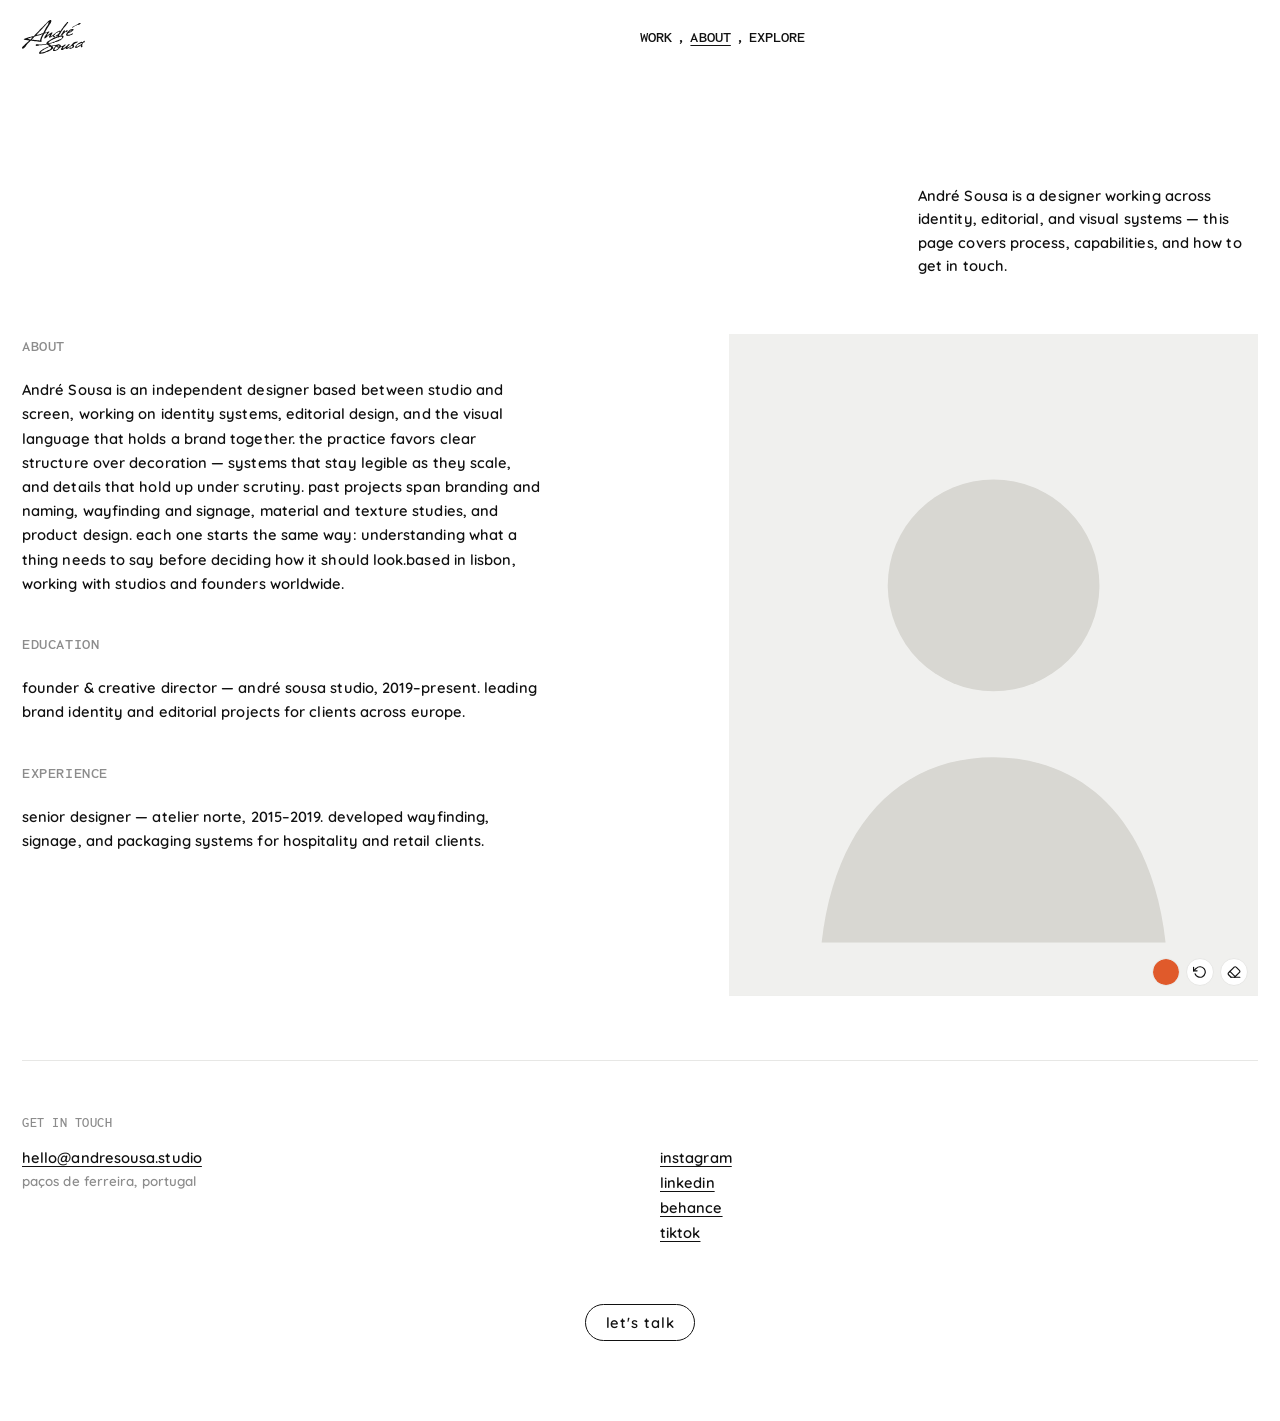
==== about.html @ 490c486d "Add files via upload" ====
<!DOCTYPE html>
<html lang="en">
<head>
<meta charset="UTF-8">
<meta name="viewport" content="width=device-width, initial-scale=1.0">
<title>André Sousa — About</title>
<link rel="preconnect" href="https://fonts.googleapis.com">
<link rel="preconnect" href="https://fonts.gstatic.com" crossorigin>
<link href="https://fonts.googleapis.com/css2?family=Quicksand:wght@500;600;700&family=Inconsolata:wdth,wght@112.5,600&display=swap" rel="stylesheet">
<link rel="stylesheet" href="styles.css">
</head>
<body class="page-about">

<header>
  <a class="name" href="index.html" onclick="try{localStorage.removeItem('loaderLastShown');}catch(e){}"><?xml version="1.0" encoding="UTF-8"?><svg class="signature" data-name="Layer 2" xmlns="http://www.w3.org/2000/svg" viewBox="0 0 148.29 80.25">  <g id="Layer_2-2" data-name="Layer 2">    <path d="M42.56,80.25c-.08,0-.16,0-.24-.01-1.01-.09-1.81-1.01-1.88-2.17-.08-1.18.43-2.43,1.28-3.19.46-.42.94-.81,1.41-1.2.58-.49,1.16-.97,1.73-1.49,1.13-1.05,2.46-1.88,3.5-2.49.94-.55,1.87-1.08,2.82-1.61l.82-.46c.6-.34,1.22-.63,1.83-.92.45-.21.89-.42,1.32-.65l.8-.42c.76-.4,1.55-.82,2.33-1.18.9-.42,1.83-.77,2.73-1.12l.53-.21c.76-.3,1.55-.52,2.31-.74l.39-.11c.19-.05.32-.21.35-.4.03-.19-.05-.38-.21-.49-.28-.19-.56-.37-.85-.55-.28-.17-.57-.34-.86-.51-.67-.39-1.34-.77-1.93-1.23-.42-.33-.83-.7-1.21-1.11-.1-.1-.23-.16-.37-.16-.04,0-.07,0-.11.01-.23.05-.47.1-.7.14-.93.16-1.86.29-2.79.42l-1.15.16c-1.32.19-2.64.37-3.95.51-.41.05-.82.1-1.23.15-.57.08-1.14.15-1.7.2-.52.05-1.04.05-1.56.06-.48,0-.94.01-1.39.05-.11,0-.23.01-.35.01-.28,0-.61-.02-.95-.03-.39-.02-.79-.04-1.18-.04-.86,0-1.44.1-1.81.33-.23.14-.44.32-.64.5-.25.23-.49.44-.77.57-.34.17-.7.2-1.12.2h-.49c-.58,0-1.04.05-1.49.1-.48.05-.96.1-1.42.11-.58,0-1.04-.09-1.39-.29-.64-.36-.64-1.23-.58-1.86.06-.65.13-1.16.55-1.38.26-.14.5-.22.7-.24.64-.05,1.26-.06,1.73-.06h2.05c.64,0,1.28.06,1.9.11.57.05,1.12.09,1.67.1,1.13.02,2.26.04,3.39.04h.28c1.12,0,2.27-.08,3.37-.16l.31-.02c.79-.06,1.59-.17,2.36-.28.49-.07.98-.14,1.46-.19.42-.05.85-.09,1.27-.13.84-.08,1.7-.17,2.55-.31.52-.08,1.04-.2,1.56-.33.14-.03.26-.13.33-.26s.07-.28.02-.41c-.11-.27-.16-.53-.16-.79,0-.78.39-1.7,1.09-2.51.45-.53,1.04-.94,1.6-1.33.23-.16.42-.3.62-.44.83-.62,1.66-1.21,2.48-1.78.69-.48,1.59-1.11,2.53-1.71.67-.42,1.37-.82,2.06-1.2l.59-.33c.44-.25.87-.52,1.3-.79.58-.37,1.16-.74,1.77-1.04.67-.34,1.38-.65,2.06-.94.41-.18.8-.35,1.2-.53.25-.11.5-.23.74-.35.2-.09.31-.3.28-.52-.03-.22-.19-.39-.41-.42-.15-.03-.28-.1-.34-.15-.16-.11-.35-.17-.54-.23-.11-.03-.22-.07-.32-.11-.35-.15-.66-.37-.9-.65-.24-.28-.27-.66-.25-1.13,0-.18-.08-.38-.24-.47-.09-.06-.19-.09-.3-.09-.07,0-.14.02-.21.05-.27.15-.55.29-.82.42-.37.18-.71.34-1.02.53-.49.3-.97.6-1.45.91-.52.33-1.04.66-1.57.98-.7.43-1.55.68-2.27.68-.5,0-.91-.12-1.19-.34-.67-.53-.51-1.84.02-2.8.36-.64.5-.99.63-1.33.14-.34.28-.69.64-1.34l.06-.11c.12-.21.08-.47-.1-.63-.09-.08-.21-.12-.33-.12-.11,0-.22.03-.31.11l-.6.47c-.44.35-.92.67-1.38.98-.55.37-1.06.71-1.54,1.11-.47.4-.92.83-1.38,1.26-.42.41-.83.79-1.26,1.16-.4.35-.81.69-1.23,1.04-.5.41-1,.83-1.5,1.27-.7.61-1.73,1.07-2.4,1.07-.16,0-.3-.03-.4-.08-.93-.5-.52-1.78.07-3.08.5-1.11,1-2.06,1.53-2.9.2-.31.39-.62.58-.93.38-.61.77-1.24,1.19-1.83.31-.44.67-.86,1.02-1.27.37-.44.71-.83,1.02-1.27.13-.18.24-.38.34-.59.11-.22.21-.41.33-.59.03-.05.1-.17.19-.31.1-.17.11-.41,0-.57-.1-.14-.25-.24-.41-.24-.02,0-.05,0-.07,0-.64.12-1.32.25-1.96.46-.6.2-1.14.52-1.72.85-.36.21-.73.42-1.1.6-.16.08-.37.14-.59.2-.37.11-.64.2-.83.33-.22.16-.38.48-.57.87-.05.11-.1.22-.15.31-.23.43-.49.84-.74,1.26-.3.48-.58.95-.83,1.42l-.42.77c-.36.67-.71,1.31-1.03,1.96-.49.99-.92,1.89-1.31,2.8-.63,1.47-1.13,3.11-1.53,5.02-.38,1.81-.16,2.88.24,4.48-.28.05-.55.18-.83.31-.34.16-.7.33-1.04.33-.04,0-.08,0-.12,0-.59-.07-1.18-.17-1.76-.27-.58-.1-1.16-.19-1.74-.26-.58-.07-1.15-.12-1.73-.17-.61-.05-1.2-.1-1.79-.18l-3.51-.45c-.58-.07-1.16-.18-1.75-.28-.58-.1-1.16-.21-1.75-.28l-3.51-.46-3.9-.48c-.19-.02-.42-.08-.66-.14-.35-.09-.74-.18-1.08-.2,0,0-.01,0-.02,0-.17,0-.32.08-.42.22-.45.14-.71.4-1.03.74l-.15.15c-.65.67-1.32,1.32-1.99,1.98-.53.52-1.06,1.03-1.58,1.56-.32.33-.66.64-1,.95-.51.47-1.03.95-1.48,1.47-.52.59-1,1.22-1.47,1.84-.23.3-.45.59-.68.88-.69.87-1.35,1.83-1.94,2.67l-.57.82c-.78,1.13-1.58,2.29-2.54,3.31-1.32,1.38-2.81,2.27-4.19,2.49-.15.02-.29.04-.42.04-.64,0-1.14-.26-1.44-.76-.42-.69-.36-1.71.14-2.66.45-.85,1.19-1.56,1.85-2.19.5-.48,1-.94,1.51-1.39.44-.4.87-.79,1.3-1.2.44-.42.86-.85,1.28-1.29.48-.49.94-.97,1.42-1.42.48-.45.99-.88,1.5-1.31.48-.4.94-.79,1.39-1.2.34-.32.66-.66.98-1,.33-.35.65-.7,1-1.02.4-.37.84-.7,1.26-1.02.32-.25.64-.49.95-.75.06-.06.22-.2.41-.39.48-.45.81-.77,1.08-1.01.14-.13.2-.33.14-.52-.06-.19-.22-.32-.41-.35-.72-.1-1.69-.23-2.76-.36l-3.96-.5c-1.11-.14-1.6-.22-2.08-.3-.46-.08-.9-.15-1.87-.27-.33-.04-.6-.24-.78-.56-.41-.5-.43-.97-.11-1.33.69-.76,2.16-1.33,2.92-1.55.3-.08,1.62-.41,3.46-.94,0,0,3.1-.91,3.45-1.01.55-.16,1.11-.33,1.68-.51.58-.18,1.17-.37,1.76-.54.59-.17,1.2-.31,1.79-.44.59-.13,1.16-.26,1.7-.42.65-.19,1.29-.36,1.9-.52.57-.15,1.09-.29,1.58-.43.8-.23,1.29-.28,1.65-.32.62-.06.93-.12,1.77-.76.91-.69,1.17-.98,1.59-1.47.21-.24.46-.52.84-.92.59-.62.85-.94,1.12-1.29.26-.33.53-.68,1.12-1.29.59-.61.9-.9,1.2-1.19.32-.3.62-.59,1.21-1.2.59-.61.91-.89,1.23-1.17.32-.28.65-.56,1.24-1.18.59-.61.84-.94,1.11-1.29.26-.34.52-.69,1.11-1.3.58-.61.87-.93,1.15-1.24.29-.33.57-.65,1.16-1.26.59-.61.91-.9,1.22-1.19.32-.29.63-.58,1.22-1.19.59-.61.92-.9,1.25-1.17.34-.29.66-.56,1.25-1.17.51-.53.8-.83,1.06-1.11.37-.39.66-.69,1.31-1.36.51-.51,1.02-1.04,1.52-1.56.52-.55,1.01-1.06,1.51-1.56.51-.51,1.01-1.05,1.5-1.58.5-.55.99-1.07,1.5-1.58.41-.41.84-.81,1.27-1.21.44-.41.86-.8,1.27-1.21.41-.41.79-.84,1.16-1.28.4-.46.78-.9,1.19-1.31.23-.23.46-.47.7-.71.46-.47.9-.93,1.34-1.35.88-.84,1.72-1.28,2.55-1.35.08.05.17.07.26.07.15,0,.3-.07.4-.2.04-.05.07-.09.11-.12.19-.17.46-.25.7-.33l.16-.05c.34-.11.64-.17.92-.17.46,0,.83.16,1.11.47.61.68.58,1.83.51,2.46-.11.94-.39,1.95-.81,2.92-.5,1.13-.95,1.98-1.42,2.68-.36.54-.78,1.05-1.19,1.54-.46.55-.89,1.08-1.27,1.66-.4.61-.76,1.24-1.13,1.87-.31.54-.62,1.07-.94,1.58-.55.87-1.08,1.74-1.61,2.62l-.54.9c-.32.53-.66,1.04-1,1.56-.42.64-.84,1.28-1.22,1.93-.38.66-.73,1.35-1.07,2.02-.31.61-.59,1.17-.9,1.71-.06.11-.17.34-.32.65-.52,1.1-.88,1.79-1.14,2.27-.09.17-.08.38.03.53.09.13.25.21.41.21.03,0,.06,0,.08,0,.92-.16,1.73-.36,2.46-.63.64-.23,1.25-.52,1.84-.79.57-.27,1.1-.51,1.61-.7,1.03-.37,1.74-.54,2.28-.54.77,0,1.04.34,1.18.59.23.41-.56,1.51-.98,2.1-.32.45-.66.89-.99,1.32-.42.54-.82,1.07-1.2,1.62-.29.43-.59.85-.9,1.27-.41.57-.82,1.14-1.21,1.73l-.31.47c-.14.21-.1.48.08.65.1.09.21.13.33.13.11,0,.22-.04.32-.11l.33-.27c.4-.33.8-.67,1.19-1,.51-.43,1.01-.86,1.52-1.26.93-.74,1.9-1.46,2.81-2.13.86-.63,1.81-1.29,2.9-2,.55-.36,1.49-.61,2.29-.61.63,0,1.06.15,1.22.42.11.18.09.42-.06.7-.39.72-.57,1.09-.75,1.47-.18.38-.35.75-.75,1.47-.39.72-.6,1.08-.8,1.44-.2.36-.41.72-.8,1.44-.31.56-.56.87-.78,1.15-.12.14-.21.26-.29.38-.13.19-.11.45.05.63.1.1.23.16.36.16.09,0,.18-.02.26-.07.4-.24.8-.52,1.22-.8l.51-.35c.84-.56,1.84-1.24,2.82-2.03.36-.29.74-.57,1.11-.86.56-.42,1.11-.84,1.63-1.28.89-.75,1.79-1.49,2.68-2.22.87-.71,1.77-1.35,2.64-1.97l.15-.1c.25-.18.5-.36.74-.54.74-.55,1.41-1.04,2.13-1.41,1.06-.54,2.16-1.11,3.23-1.32.42-.08.85-.12,1.29-.12.58,0,1.21.07,1.85.22.04,0,.07.01.11.01.16,0,.31-.08.41-.21l.38-.52c.43-.59.83-1.14,1.2-1.75.19-.31.36-.64.54-.96.33-.61.66-1.19,1.04-1.74.36-.51.77-1,1.17-1.47.3-.36.59-.69.86-1.04.3-.39.58-.8.87-1.2.34-.48.67-.96,1.03-1.41.35-.44.67-.9.99-1.36.33-.47.67-.95,1.03-1.4.36-.45.74-.89,1.11-1.33.38-.44.74-.86,1.08-1.29.36-.45.75-.87,1.13-1.3.39-.43.77-.85,1.12-1.28.36-.44.67-.9,1-1.38.32-.47.64-.95,1-1.4.27-.34.91-.37,1.17-.37.46,0,.89.1,1.04.25.34.32.5,1.27-.04,1.97-.33.43-.66.86-.99,1.29-.39.5-.77.99-1.14,1.47-.34.46-.72.89-1.09,1.33-.39.46-.77.9-1.12,1.37-.25.33-.48.68-.72,1.03-.41.61-.81,1.21-1.28,1.73l-.5.57c-.39.45-.78.9-1.2,1.33-.15.16-.29.33-.43.5-.17.21-.31.39-.48.56-.82.82-1.56,1.88-2.27,2.9-.25.36-.49.71-.74,1.04l-.27.37c-.95,1.3-1.94,2.65-2.77,4.05-.29.49-.57.98-.84,1.47-.45.8-.91,1.63-1.43,2.41-.47.71-.96,1.41-1.46,2.11-.38.53-.75,1.05-1.11,1.58-.75,1.1-1.26,2.31-1.38,3.24-.02.16.04.32.16.43.09.08.21.13.34.13.04,0,.07,0,.11-.01l.22-.05c.87-.19,1.72-.35,2.53-.47.21-.03.38-.2.42-.41.03-.19.1-.37.19-.53.26-.45.66-1.07,1.14-1.81.26-.41.54-.83.82-1.28.2-.32.41-.66.62-1,.45-.73.88-1.43,1.35-2.11.28-.4.54-.82.8-1.23.42-.66.82-1.28,1.25-1.82,1.24-1.54,2.42-2.19,2.75-2.36.1-.05.21-.07.35-.07.31,0,.64.12.8.3.05.05.1.14.09.25-.05.38-.26.93-.62,1.65-.1.19-.06.43.09.58.1.1.22.15.35.15.08,0,.15-.02.22-.05.21-.11.41-.21.58-.33.26-.17.49-.38.73-.6.23-.21.47-.43.73-.61.31-.2.53-.34.74-.5.13-.1.25-.22.36-.34.14-.15.26-.27.39-.37.24-.19.56-.35.86-.42.13-.03.25-.05.38-.07l.21-.04c.11-.02.21-.03.32-.03.34,0,.73.09.99.15.1.02.17.08.21.16.16.35-.3,1.19-.57,1.69-.11.2-.17.32-.2.38-.08.2-.17.4-.32.59-.37.45-.83.81-1.28,1.15l-.38.3c-.07.06-.11.11-.16.18-.07.09-.14.18-.24.22-.06.02-.13.03-.19.03-.11,0-.21-.04-.29-.1-.12-.11-.17-.21-.08-.45.07-.19.01-.41-.14-.54-.09-.08-.21-.13-.33-.13-.08,0-.15.02-.22.05-.12.06-.25.13-.37.2-.68.41-1.25.9-1.87,1.43-.27.23-.53.45-.79.67l-.46.37c-.75.6-1.46,1.16-2.1,1.83-.69.72-1.38,1.54-2.17,2.59-.17.22-.35.49-.54.77-.12.18-.24.36-.37.54-.1.14-.12.33-.05.49.07.16.22.27.4.29,1.51.19,2.41.71,2.69,1.56.36,1.09-.02,2.42-1.05,3.65-.77.92-1.62,1.77-2.38,2.52l-.48.49c-.65.65-1.31,1.33-2.06,1.88-.88.65-1.9,1.15-2.88,1.64l-.14.07c-.32.16-.64.33-.96.49-.72.38-1.44.75-2.17,1.04-.65.26-1.34.46-2,.66-.44.13-.88.26-1.31.4-.6.2-1.2.36-1.81.52-.52.14-1.03.27-1.53.43-.55.17-1.06.39-1.61.61-.55.23-1.11.46-1.68.64-1.12.35-2.24.7-3.36,1.03-.65.19-1.3.36-1.95.53-.48.12-.97.25-1.45.38-.74.21-1.48.39-2.23.57,0,0-1.8.44-1.99.49-.19.04-.34.2-.38.39-.04.19.04.39.2.5.27.19.55.38.83.58l.23.16c.76.52,1.53,1.04,2.33,1.55.43.27.84.55.84.56.21.14.41.28.61.43.09.07.2.1.31.1.03,0,.07,0,.1-.01.67-.14,1.34-.28,2.01-.39,1.11-.2,2.28-.44,3.67-.77.96-.23,1.94-.37,2.89-.5l.8-.12c.37-.05.74-.1,1.11-.15.85-.11,1.72-.22,2.58-.43.43-.11.86-.24,1.29-.36.62-.19,1.24-.37,1.84-.49.04,0,.1-.01.18-.01.41,0,1.28.09,1.92.17,1.49.11,2.36.87,2.82,1.48.56.73.72,1.57.49,2.55-.04.16,0,.32.11.44.1.11.23.17.38.17.02,0,.03,0,.05,0,1.25-.13,2.28-.35,3.15-.68,1.5-.56,2.55-1.39,3.39-2.06l.34-.27c1.07-.86,1.91-1.53,3.03-1.62.36,0,.87.34,1.03.71.04.1.09.3-.05.45-.89.93-1.31,1.42-1.74,1.9-.43.49-.85.97-1.74,1.9-.24.25-.47.48-.7.71-.52.52-1.01,1.01-1.4,1.56-.42.61-.73,1.27-1.01,1.9-.08.19-.04.41.11.56.1.09.22.14.35.14.07,0,.14-.01.21-.04.48-.22,1.14-.61,1.95-1.16.29-.19.59-.38.92-.58.64-.4,1.29-.8,1.91-1.29.47-.36.88-.79,1.31-1.24.37-.38.75-.78,1.15-1.11.34-.28.67-.56,1-.83.61-.5,1.14-.93,1.61-1.34,1.2-1.05,2.14-1.87,2.55-2.23.77-.69,1.5-1.07,2.07-1.07.22,0,.42.06.59.16.29.18.45.4.48.66.09.66-.65,1.52-1.48,2.42-.32.35-.68.72-1.06,1.1-.52.53-1.06,1.08-1.57,1.67-.51.57-.95,1.17-1.31,1.77-.11.19-.09.44.06.6.1.1.23.16.37.16.08,0,.16-.02.23-.05.51-.26,1.01-.53,1.51-.83.6-.36,1.17-.78,1.73-1.19.33-.24.66-.48.99-.71.32-.22.65-.44.98-.65.58-.39,1.19-.78,1.76-1.21.81-.62,1.58-1.38,2.33-2.13.3-.29.59-.59.88-.87,1.18-1.13,2.25-2.36,3.19-3.65.26-.35.6-.68,1.04-1,.37-.26.77-.36,1.2-.47,1.34-.33,2.38-.57,3.36-.78.78-.16,1.57-.29,2.36-.41l.95-.15.22-.04c.17-.04.33-.07.48-.07.18,0,.3.06.38.18.05.08.1.15.14.22.17.25.28.39.09.83-.2.46-.69.99-1.11,1.17-.37.17-.75.31-1.13.46-.59.23-1.2.47-1.76.77-.66.35-1.29.76-1.91,1.15-.27.17-.52.33-.77.49-.88.55-1.71,1.16-2.49,1.74-.06.05-.12.11-.15.18-.28.58.02,1.19.27,1.67l.17.36c.36.77.74,1.57.64,2.5-.14,1.36-1.32,2.3-2.34,2.98-.98.65-2.1,1.18-3.33,1.57-.73.23-1.38.35-1.98.37-.65.02-1.19.2-1.66.56-.09.07-.15.16-.18.27-.04.16-.09.2-.13.23-.14.07-.33.11-.54.11-.12,0-.24-.01-.34-.03-.49-.11-.79-.74-.75-1.25.04-.46.22-.97.48-1.34.51-.71,1.56-1.47,2.53-1.47.15,0,.3.02.43.06.12.03.32.12.39.3.02.15.11.33.24.41.1.06.21.1.32.1.04,0,.09,0,.13-.02.21-.08.42-.17.62-.25,1.13-.47,2.24-.99,2.48-1.84.21-.75-.35-1.72-.95-2.65-.1-.15-.26-.23-.42-.23-.08,0-.17.02-.25.06-.64.36-1.5.96-2.49,1.66-.5.35-.98.66-1.48.98-.53.34-1.06.68-1.58,1.04-.42.3-.83.63-1.24.95-.54.43-1.07.86-1.62,1.21-1.26.8-2.42,1.35-3.17,1.68-.77.33-1.42.5-1.93.5-.63,0-1.04-.24-1.26-.74-.15-.34-.15-.77-.01-1.49.04-.2-.05-.41-.22-.52-.08-.05-.17-.08-.27-.08-.11,0-.21.03-.3.1-.23.17-.38.34-.56.54-.22.24-.49.55-.98.93-1.01.79-2.08,1.48-2.98,2.04-.96.6-2.05,1.27-3.25,1.6-.08.02-.18.03-.27.03-.87,0-2.12-.9-2.19-1.57-.11-1.06.19-2.17.93-3.4.38-.63.89-1.28,1.47-1.99.14-.18.15-.43.02-.61-.1-.13-.25-.21-.4-.21-.06,0-.12.01-.18.03-.11.04-.23.1-.37.17-.26.13-.55.27-1.01.4-.37.11-.64.18-.87.23-.52.13-.81.21-1.6.58-.06.03-.12.07-.17.13l-.09.1c-.63.73-1.34,1.56-2.16,2.34-.85.81-1.68,1.59-2.57,2.29-.79.62-1.73,1.26-2.85,1.93-1.05.63-2.17,1.07-3.13,1.42-.99.36-2.02.54-3.07.54h-.28c-1.34-.04-2.21-.46-2.56-1.25-.33-.73-.21-1.71.36-2.92.16-.33.33-.66.52-1,.11-.2.08-.44-.08-.6-.1-.1-.22-.15-.35-.15-.08,0-.17.02-.25.06-.78.44-1.69.97-2.55,1.56-.41.28-.81.57-1.21.86-.43.31-.84.61-1.25.89-.5.34-1.06.61-1.61.86-.38.18-.74.35-1.08.54-.37.2-.72.43-1.07.65-.5.31-1.01.63-1.53.88-.33.16-.65.32-.97.48-.59.3-1.17.59-1.75.84-.59.25-1.17.47-1.74.68-.37.14-.73.27-1.07.41-.05.02-.1.03-.15.04l-.16-.23c-.1-.14-.25-.22-.41-.22-.08,0-.16.02-.23.06-.23.12-.32.39-.23.63h0c-.34.15-.68.3-1.02.45-.77.34-1.53.69-2.32.96-1.16.41-2.54.86-3.96,1.13-.08.02-.17.02-.26.02,0,0-.26,0-.26,0-.1,0-.19,0-.27.02-.39.08-.76.17-1.14.26-.65.15-1.31.31-1.97.39-.38.04-.74.14-1.13.24-.5.13-1.01.27-1.51.27ZM66.92,63.25c-.05,0-.11,0-.16.03-.4.14-.8.27-1.21.38-.37.1-.76.18-1.14.26-.73.16-1.48.32-2.2.62-.68.29-1.35.63-1.99.96-.45.23-.89.46-1.35.67l-1.03.48c-.79.36-1.57.72-2.33,1.11-1.03.52-2.05,1.11-3.04,1.68l-1.07.61c-1.01.58-2.06,1.18-3.03,1.87-.51.37-1.73,1.3-2.72,2.22-1.02.95-1.49,1.66-1.41,2.16.03.24.19.43.48.57.15.07.37.11.66.11.36,0,.82-.05,1.41-.16.1-.02.19-.07.26-.14.03-.03.06-.05.11-.05,1.51-.27,3.02-.63,4.63-1.11l.72-.21c1-.29,2.04-.6,3.07-1.02.18-.07.34-.21.49-.35.16-.15.32-.28.5-.36l.24-.1c.85-.34,1.72-.69,2.58-1.09.93-.44,1.86-.88,2.76-1.33.21-.1.44-.19.66-.27.24-.09.45-.16.65-.26,1.73-.86,3.2-1.84,4.37-2.94.69-.65,1.07-1.29,1.09-1.85.02-.74-.54-1.52-1.71-2.39-.09-.06-.19-.1-.3-.1ZM80.83,62.73c-.12,0-.23.04-.32.11-.83.69-1.38,1.59-1.86,2.46-.18.33-.36.67-.53,1-.18.34-.35.68-.54,1.01-.12.22-.27.42-.42.63-.25.33-.5.68-.61,1.07-.09.36-.08.9.12,1.2.02.04.05.07.09.1.12.1.26.14.49.19l.16.04c.39.1.79.15,1.19.15.2,0,.41-.01.62-.04.16-.02.33-.04.5-.05.33-.02.68-.05.99-.17,1.44-.54,2.87-1.56,4.12-2.95,1.26-1.39,1.29-1.73,1.31-1.89,0-.09,0-.18-.05-.26-.02-.05-.09-.14-.12-.18-.06-.06-.13-.1-.21-.13-.22-.07-.55-.11-.85-.15-.17-.02-.33-.05-.42-.07-.79-.21-1.48-.48-2.11-.8-.48-.25-.81-.56-1.12-1.03-.08-.12-.2-.2-.34-.22-.03,0-.05,0-.08,0ZM78.65,60.84c-.34.03-.69.05-1.04.07-.77.05-1.57.1-2.36.22-.88.13-1.71.37-2.59.63l-.42.12c-.2.06-.34.23-.36.43-.02.2.08.4.27.49.05.03.08.04.11.06,1,.72,1.49,1.64,1.59,2.98.02.3-.01.61-.1.95-.02.09-.02.19,0,.28.06.19.23.37.42.39.03,0,.07,0,.1,0,.16,0,.31-.05.4-.19.42-.65.91-1.34,1.46-2.03.38-.48.78-.95,1.17-1.42.61-.72,1.23-1.45,1.78-2.21.11-.16.13-.37.03-.54-.09-.16-.26-.26-.44-.26-.01,0-.03,0-.04,0ZM86.6,60.15c-.33,0-.69.03-.99.08-.52.09-.96.31-1.2.61-.07.09-.13.2-.19.31,0,.01-.04.08-.05.09-.04.08-.12.23-.17.34-.09.2-.03.43.13.58.05.04.12.1.22.17.29.21.58.35.95.46.21.06,1.29.23,1.97.23h.15c.23-.01.42-.18.47-.4l.03-.13c.17-.78.27-1.4-.07-1.76,0-.23-.15-.42-.38-.48-.24-.06-.54-.09-.88-.09ZM92.22,39.4c-.76,0-1.43.07-2.04.2-.55.12-1.1.32-1.63.51-.38.14-.76.27-1.14.38-1.03.3-2.25.66-3.46,1.06-.47.16-.94.3-1.42.44-.68.2-1.37.4-2.04.66-.66.26-1.28.56-1.94.88-.46.22-.9.44-1.36.64-1,.44-2.16.95-3.29,1.51-.62.31-1.21.65-1.83,1.02-.44.26-.88.52-1.33.76-.37.2-.74.39-1.08.57-.79.41-1.47.77-2.08,1.16-1.35.86-2.27,1.48-2.96,2.08-1.66,1.44-2.07,2.41-2.16,2.86-.04.17-.05.34-.03.51.01.14.09.28.2.36.09.06.19.1.3.1.04,0,.07,0,.11-.01l.44-.1c1.19-.29,2.38-.6,3.58-.94.45-.13.91-.25,1.37-.37.75-.19,1.48-.39,2.2-.61.65-.2,1.26-.45,1.91-.72.51-.21,1.02-.42,1.55-.6.42-.15.84-.29,1.26-.43.77-.26,1.51-.5,2.24-.78,1.15-.44,2.31-.87,3.45-1.34.99-.4,1.96-.83,2.94-1.26l.46-.2c.69-.3,1.36-.63,2.04-.96.44-.22.87-.43,1.3-.63.53-.25,1.09-.45,1.63-.64.64-.23,1.24-.44,1.82-.73,1.09-.54,1.97-1.2,2.61-1.95.74-.86,1.02-1.83.72-2.53-.23-.53-.75-.85-1.49-.89-.28-.02-.57-.03-.85-.03ZM47.73,33.59c-.6.04-.94.19-1.4.4-.33.15-.75.34-1.37.53-.91.27-1.35.44-1.79.61-.45.17-.89.34-1.8.61-.9.27-1.35.41-1.8.56-.47.15-.92.29-1.83.57-.91.28-1.37.39-1.84.5-.47.11-.93.22-1.84.5-.91.28-1.34.46-1.79.65-.44.18-.89.37-1.79.65-.75.23-1.65.88-2.67,1.95l-.49.51c-.62.64-1.26,1.3-1.82,1.98-.6.73-1.2,1.41-1.73,1.98-.13.14-.17.33-.11.51.06.18.22.3.41.33l3.11.39c.97.12,1.45.18,1.94.24.5.06.98.12,1.95.24.97.12,1.45.13,1.96.14.49,0,.99.01,1.96.14l3.9.49c.79.1,1.24.2,1.65.29.47.1.88.19,1.63.23,0,0,.02,0,.02,0,.14,0,.27-.06.37-.16.1-.11.15-.26.13-.4-.03-.21-.04-.46.01-.75.19-.96.48-1.78.74-2.5.14-.4.27-.75.37-1.1l.2-.68c.3-1.05.56-1.96,1.01-2.87l.14-.28c.43-.9.92-1.9,1.56-3.06.23-.41.49-.81.77-1.25.24-.37.48-.74.73-1.16.1-.16.09-.36,0-.52-.09-.15-.25-.24-.43-.24-.01,0-.02,0-.03,0ZM23.7,41.1h-.07c-.72.16-1.39.29-2.02.46-.6.17-1.16.39-1.76.62-.5.2-1,.4-1.51.55-1.11.34-2.21.69-3.3,1.04-.15.05-.31.1-.46.14-.23.06-.39.29-.36.53.02.24.21.43.46.45.35.03.73.1,1.15.22.69.19,1.16.41,1.53.59.48.23.83.39,1.35.39.32,0,.71-.07,1.18-.21,1.01-.3,1.29-.7,1.65-1.31.21-.36.45-.77.94-1.24.49-.48.85-.74,1.14-.96.19-.14.35-.26.51-.41.17-.15.21-.39.11-.6-.09-.17-.26-.28-.45-.28-.03,0-.06,0-.1,0ZM77.25,37.58c.31,0,.63.17.74.39.05.11.12.27.13.42.03.55-.08.99-.33,1.3-.13.17-.33.25-.54.33-.11.04-.2.08-.28.12-.09.05-.18.1-.27.16-.22.14-.29.43-.16.66.09.16.26.26.44.26.07,0,.14-.01.21-.05.34-.16.68-.31,1.03-.45.64-.26,1.32-.47,1.97-.66.48-.14.95-.29,1.42-.46.4-.14.8-.29,1.2-.44.36-.14.71-.27,1.05-.39.23-.08.37-.33.32-.57-.09-.45-.18-.81-.44-.99-.05-.03-.1-.06-.15-.07-.03-.01-.11-.03-.25-.05,0,0-.01,0-.02,0-.51,0-.92.2-1.28.38-.72.36-1.32.57-1.96.68l-.14.03c-.15.03-.32.07-.47.07-.17,0-.27-.05-.32-.14-.11-.22.05-.69.24-.88.15-.15.38-.24.58-.32l.17-.07c.93-.42,1.87-.99,2.97-1.79.24-.18.5-.35.75-.53.73-.5,1.42-.98,2-1.61.72-.77,1.27-1.69,1.81-2.58l.21-.35c.14-.23.26-.47.38-.7.13-.26.25-.49.39-.72.09-.14.1-.32.03-.47-.07-.15-.21-.26-.37-.29-.26-.05-.58-.1-.89-.1-.22,0-.42.03-.59.08-.4.13-.77.35-1.14.56-.27.16-.54.32-.83.44-.35.16-.71.29-1.06.43-.6.24-1.17.46-1.73.76-1.03.55-1.79,1.09-2.4,1.7-.43.44-.77.93-1.13,1.46-.21.31-.42.61-.64.9-.22.28-.47.57-.72.86-.37.43-.76.88-1.09,1.36-.39.55-.78,1.12-1.04,1.73-.08.2-.03.43.14.58.09.08.21.12.32.12.09,0,.19-.03.27-.08.1-.06.19-.13.27-.2.09-.08.18-.17.27-.27.21-.22.41-.43.65-.52.08-.03.17-.05.26-.05ZM93.08,36.8c-.43.02-.89.06-1.37.12-.16.02-.3.11-.38.25-.08.14-.09.31-.02.45.17.38.46.61.78.61.46-.01.89-.19,1.33-.54.17-.14.23-.36.16-.57-.07-.2-.26-.32-.47-.32,0,0-.02,0-.02,0ZM62.35,5.46c-.06,0-.12.01-.17.03-.04.02-.09.04-.16.07-.79.4-1.54,1.06-2.28,2.03-.48.62-1.05,1.17-1.6,1.7-.31.29-.6.57-.88.86-.46.48-.9,1.01-1.29,1.49-.38.47-.77.94-1.18,1.38l-.41.43c-.74.78-1.46,1.55-2.15,2.35-.35.4-.7.79-1.06,1.18-.44.48-.88.97-1.31,1.46-.28.34-.56.68-.83,1.03-.45.57-.92,1.17-1.44,1.7-.45.47-.92.91-1.39,1.36-.48.45-.96.9-1.41,1.37s-.89.95-1.33,1.43c-.44.48-.88.96-1.33,1.43s-.91.93-1.37,1.39c-.48.48-.93.93-1.37,1.39-.31.32-.66.62-1.01.93-.35.31-.69.6-1,.92-.66.68-1.21,1.47-1.66,2.15-.24.36-.49.7-.77,1.03-.14.16-.16.4-.04.58.09.15.26.24.43.24.04,0,.07,0,.11-.01.45-.1.96-.22,1.51-.37l3.23-.9,3.24-.91c.61-.17,1.21-.4,1.73-.6.51-.2.99-.38,1.45-.51,1.42-.4,2.47-.66,2.91-.77.14-.03.26-.13.33-.26.3-.59.62-1.17.94-1.75.19-.34.38-.69.56-1.03.41-.76.79-1.53,1.18-2.3l.36-.72c.24-.48.53-.94.81-1.38.3-.46.58-.9.81-1.38.19-.38.36-.77.53-1.16.25-.58.51-1.17.83-1.73.2-.34.39-.68.58-1.03l.05-.09c.32-.57.64-1.15.99-1.71.29-.47.6-.93.91-1.39.3-.45.59-.88.87-1.33.28-.44.59-.87.9-1.29.36-.49.7-.95,1-1.45.44-.73.98-1.64.94-2.37,0-.12-.02-.23-.04-.34-.04-.28-.08-.54-.02-.8.05-.22.19-.41.34-.61.12-.16.24-.32.31-.49.11-.26.16-.53.15-.76,0-.16-.09-.31-.22-.4-.08-.06-.18-.08-.28-.08ZM127.92,65.85c-.67,0-1.28-.13-1.81-.4-.32-.14-.53-.36-.63-.66-.21-.57-.04-1.44.48-2.46.57-1.13,1.43-2.26,2.71-3.53,1.05-1.05,2.23-2.06,3.41-2.91l.36-.26c.64-.47,1.29-.94,1.98-1.34.24-.14.47-.28.7-.42.57-.35,1.16-.71,1.77-.99.68-.31,1.39-.53,2.09-.74.23-.07.46-.14.69-.21l.27-.09c.36-.12.77-.26,1.08-.29.04,0,.08,0,.12,0,.36,0,.71.12,1.05.24l.27.09c.16.05.23.15.32.3.03.05.06.11.08.16.06.17.21.3.38.33.03,0,.06,0,.09,0,.15,0,.29-.07.39-.18.1-.13.21-.25.3-.38.34-.43.59-.85.86-1.3.21-.35.42-.69.67-1.03.33-.46.92-.99,1.5-.99.16,0,.31.04.44.12.75.44.81,1.59.79,2.54-.02.6-.06.61-.68.83-.65.23-1.22.55-1.78.87l-.21.12c-.69.38-1.46.82-1.96,1.45-.42.53-.68,1.19-.93,1.88-.4,1.11-.59,2.31-.53,3.38.02.37.15.75.27,1.11.18.52.36,1.06.25,1.59-.08.38-.38.72-.47.82-.04.04-.07.08-.09.13-.48.45-1.13.76-1.67.8h-.1c-.45,0-.91-.24-1.37-.72-.06-.06-.13-.11-.22-.14-.19-.06-.2-.09-.2-.12-.02-.09.05-.19.14-.31.05-.07.08-.11.11-.16.14-.41.24-.77.34-1.12.12-.42.24-.85.39-1.28.07-.21,0-.43-.18-.56-.09-.07-.19-.1-.3-.1s-.21.03-.29.09l-.22.16c-.25.18-.48.35-.72.5l-4.43,2.86c-.15.1-.31.17-.47.24-.18.08-.33.15-.47.24l-.13.09c-.93.6-1.89,1.23-2.89,1.51-.53.15-1.06.23-1.56.23ZM141.22,54.09s-.09,0-.13.02c-.33.11-.67.19-.99.27-.4.1-.81.19-1.19.34-.92.35-1.79.67-2.66,1.06-.47.21-.91.46-1.37.74-.37.22-.75.44-1.14.64-.23.11-.47.22-.71.33-.88.41-1.7.79-2.42,1.38-1.1.9-1.82,1.98-1.99,2.95-.08.45-.04.77.12.96.11.13.29.2.53.2.49,0,1.17-.29,1.83-.59,1.48-.69,2.82-1.42,4-2.18l.83-.54c.89-.57,1.81-1.16,2.68-1.78,1.07-.77,2.05-1.73,2.98-2.93.13-.17.16-.44.03-.62-.1-.14-.25-.24-.41-.24ZM107.69,37.46c-.52,0-1.05-.03-1.57-.1-1.14-.15-1.83-.89-2-2.13-.12-.94.14-1.98.77-3.01.48-.8,1.07-1.74,1.77-2.64.65-.85,1.35-1.65,2.08-2.4.81-.82,1.58-1.52,2.35-2.14.26-.21.52-.42.79-.64.81-.67,1.65-1.36,2.58-1.87,1.38-.74,2.75-1.24,3.97-1.45.17-.03.35-.04.53-.04.17,0,.33.01.49.03.33.04.65.11.92.22.27.1.51.25.75.4.24.15.48.3.76.4.05.85-.48,1.78-1.54,2.7l-.18.15c-.77.67-1.58,1.37-2.43,1.96-.83.58-1.73,1.08-2.6,1.56l-.28.16c-.61.34-1.28.6-1.92.86-.4.16-.78.31-1.15.47-1.02.46-1.98.89-2.88,1.51-.64.44-1.37,1.29-1.46,2.02-.04.31.03.58.22.8.2.23.43.46.72.57.41.15.84.22,1.31.22.74,0,1.52-.18,2.18-.35,1.06-.27,2.17-.7,3.29-1.27.8-.4,1.61-.78,2.39-1.14l.98-.46c.35-.17.74-.35,1.06-.35.13,0,.24.03.33.09.32.22.41.86.26,1.27-.14.38-.48.68-.81.97l-.09.08c-.79.7-1.82,1.28-2.91,1.64-.56.18-1.15.31-1.72.43-.54.12-1.06.23-1.52.38-1,.33-2.24.74-3.45.95-.66.11-1.33.17-2,.17ZM116.46,24.15c-.06,0-.13.01-.19.04-.45.19-.97.47-1.51.84-.49.33-.97.78-1.43,1.21-.3.28-.6.57-.9.82-.2.16-.28.49-.14.7.1.15.25.24.41.24.07,0,.14-.02.2-.05.43-.24.85-.49,1.26-.77.92-.61,1.82-1.35,2.65-2.18.17-.17.2-.43.06-.63-.1-.14-.25-.22-.42-.22ZM118.8,18.24s-.08-.04-.14-.11c-.03-.04-.07-.07-.11-.1-.01-.1-.03-.2-.09-.27-.04-.04-.07-.08-.1-.12-.04-.05-.08-.1-.14-.14-.07-.04-.09-.08-.09-.09.01-.03.05-.05.12-.05.11-.01.22-.06.3-.14.8-.79,1.8-1.32,2.78-1.83.27-.14.52-.28.76-.41.55-.3,1.09-.6,1.64-.9.86-.47,1.72-.94,2.57-1.42.88-.51,1.77-1.02,2.65-1.54.45-.27.86-.57,1.29-.9.39-.3.8-.6,1.23-.86.34-.21.67-.42,1-.64,1.19-.78,2.38-1.57,3.78-1.68h.12c.51,0,1.82.24,2.08.83.1.23.02.48-.24.75-.45.48-.87.85-1.28,1.13-.75.53-1.63.86-2.49,1.18-.39.15-.79.29-1.16.46-.1.04-.19.09-.28.13-.23.12-.43.22-.66.22-.06,0-.13,0-.19-.02-.07-.21-.26-.34-.47-.34-.05,0-.09,0-.14.02-.45.13-.98.3-1.51.52l-.54.22c-.72.29-1.47.6-2.19.95-.75.37-1.43.81-2.16,1.28-.44.28-.87.56-1.3.81-.26.15-.59.31-.93.47-.72.34-1.53.72-1.96,1.21-.07.07-.11.16-.16.25-.04.07-.08.14-.12.2-.37.49-1.03.83-1.85.94h-.01Z"/>  </g></svg></a>
  <nav id="nav">
    <a href="index.html">work</a><span>,</span>
    <a href="about.html" class="active">about</a><span>,</span>
    <a href="explore.html">explore</a>
  </nav>
  <button class="menu-btn" id="menuBtn" aria-label="Menu" aria-expanded="false">☰</button>
</header>

<section class="intro">
  <p id="introText">André Sousa is a designer working across identity, editorial, and visual systems — this page covers process, capabilities, and how to get in touch.</p>
</section>

<main>

  <section class="about">
    <div class="about__bio" id="aboutBio">
      <!-- populated dynamically from content.json ("aboutmaintext") -->
    </div>
    <div class="about__portrait" id="portraitFrame">
      <svg class="portrait-placeholder" viewBox="0 0 400 500" xmlns="http://www.w3.org/2000/svg">
        <rect width="400" height="500" fill="#f0f0ee"/>
        <circle cx="200" cy="190" r="80" fill="#d8d7d2"/>
        <path d="M70 460c10-90 60-140 130-140s120 50 130 140" fill="#d8d7d2"/>
      </svg>
      <img id="portraitImage" class="portrait-img" alt="André Sousa">
      <canvas id="portraitCanvas"></canvas>
      <div class="portrait-tools">
        <input type="color" class="color-input" id="portraitColor" value="#e05a2b" aria-label="Pen color">
        <button class="tool-btn" id="portraitUndo" aria-label="Undo last stroke"><svg viewBox="0 0 24 24" fill="none" stroke="currentColor" stroke-width="2" stroke-linecap="round" stroke-linejoin="round" aria-hidden="true" focusable="false"><polyline points="1 4 1 10 7 10"></polyline><path d="M3.51 15a9 9 0 1 0 2.13-9.36L1 10"></path></svg></button>
        <button class="tool-btn" id="portraitClear" aria-label="Clear drawing"><svg viewBox="0 0 24 24" fill="none" stroke="currentColor" stroke-width="2" stroke-linecap="round" stroke-linejoin="round" aria-hidden="true" focusable="false"><path d="m7 21-4.3-4.3c-1-1-1-2.5 0-3.4l9.6-9.6c1-1 2.5-1 3.4 0l5.6 5.6c1 1 1 2.5 0 3.4L13 21"></path><path d="M22 21H7"></path><path d="m5 11 9 9"></path></svg></button>
      </div>
    </div>
  </section>


</main>

<footer class="spacer">

  <section class="info-section" style="border-bottom:none; width:100%;">
    <p class="label">get in touch</p>
    <div class="contact">
      <div class="contact__block">
        <a href="mailto:hello@andresousa.studio">hello@andresousa.studio<span class="link-arrow"><svg viewBox="0 0 24 24" fill="none" stroke="currentColor" stroke-width="2" stroke-linecap="round" stroke-linejoin="round" aria-hidden="true" focusable="false"><path d="M7 17L17 7"/><path d="M7 7H17V17"/></svg></span></a>
        <p class="meta">paços de ferreira, portugal</p>
      </div>
      <div class="contact__block">
        <a href="https://instagram.com" target="_blank" rel="noopener">instagram<span class="link-arrow"><svg viewBox="0 0 24 24" fill="none" stroke="currentColor" stroke-width="2" stroke-linecap="round" stroke-linejoin="round" aria-hidden="true" focusable="false"><path d="M7 17L17 7"/><path d="M7 7H17V17"/></svg></span></a>
        <a href="https://www.linkedin.com" target="_blank" rel="noopener">linkedin<span class="link-arrow"><svg viewBox="0 0 24 24" fill="none" stroke="currentColor" stroke-width="2" stroke-linecap="round" stroke-linejoin="round" aria-hidden="true" focusable="false"><path d="M7 17L17 7"/><path d="M7 7H17V17"/></svg></span></a>
        <a href="https://www.behance.net" target="_blank" rel="noopener">behance<span class="link-arrow"><svg viewBox="0 0 24 24" fill="none" stroke="currentColor" stroke-width="2" stroke-linecap="round" stroke-linejoin="round" aria-hidden="true" focusable="false"><path d="M7 17L17 7"/><path d="M7 7H17V17"/></svg></span></a>
        <a href="https://www.tiktok.com" target="_blank" rel="noopener">tiktok<span class="link-arrow"><svg viewBox="0 0 24 24" fill="none" stroke="currentColor" stroke-width="2" stroke-linecap="round" stroke-linejoin="round" aria-hidden="true" focusable="false"><path d="M7 17L17 7"/><path d="M7 7H17V17"/></svg></span></a>
      </div>
    </div>
  </section>

  <div class="lucky-wrap" id="luckyWrap">
    <div class="arrow-orbit"><div class="spin" id="arrowSpin"></div></div>
    <a class="lucky-btn" href="mailto:hello@andresousa.studio">let's talk</a>
  </div>
</footer>

<a class="top-btn" href="#" id="topBtn" aria-label="Back to top">↑</a>


<script>
  if('scrollRestoration' in history){ history.scrollRestoration = 'manual'; }

  /* ---------- SMOOTH INERTIA SCROLL ---------- */
  (function(){
    if (window.matchMedia && window.matchMedia('(prefers-reduced-motion: reduce)').matches) return;
    if ('ontouchstart' in window) return; // touch devices already have nice native momentum scroll

    let current = window.scrollY;
    let target = window.scrollY;
    const ease = 0.16; // lower = smoother/slower, higher = snappier
    const wheelMultiplier = 1.15; // a little extra energy per wheel tick
    let ticking = false;

    function maxScroll(){
      return Math.max(0, document.documentElement.scrollHeight - window.innerHeight);
    }

    function onWheel(e){
      e.preventDefault();
      target = Math.min(Math.max(target + e.deltaY * wheelMultiplier, 0), maxScroll());
      if(!ticking){ ticking = true; requestAnimationFrame(raf); }
    }

    function raf(){
      current += (target - current) * ease;
      if(Math.abs(target - current) < 0.5){
        current = target;
        window.scrollTo(0, current);
        ticking = false;
        return;
      }
      window.scrollTo(0, current);
      requestAnimationFrame(raf);
    }

    // stay in sync with scrolls we didn't cause (scrollbar drag, keyboard, back-to-top, anchor jumps, restore-on-load)
    window.addEventListener('scroll', () => {
      if(!ticking){ current = window.scrollY; target = window.scrollY; }
    }, {passive:true});

    window.addEventListener('wheel', onWheel, {passive:false});
  })();

  const topBtn = document.getElementById('topBtn');
  function toggleTopBtn(){
    if(window.scrollY > 240){ topBtn.classList.add('visible'); }
    else{ topBtn.classList.remove('visible'); }
  }
  toggleTopBtn();
  window.addEventListener('scroll', toggleTopBtn, {passive:true});

  const menuBtn = document.getElementById('menuBtn');
  const nav = document.getElementById('nav');
  function closeMenu(){
    nav.classList.remove('open');
    menuBtn.classList.remove('active');
    menuBtn.setAttribute('aria-expanded', 'false');
    menuBtn.textContent = '☰';
  }
  menuBtn.addEventListener('click', () => {
    const isOpen = nav.classList.toggle('open');
    menuBtn.classList.toggle('active', isOpen);
    menuBtn.setAttribute('aria-expanded', String(isOpen));
    menuBtn.textContent = isOpen ? '✕' : '☰';
  });
  nav.addEventListener('click', (e) => {
    if(e.target.tagName === 'A') closeMenu();
  });

  /* ---------- DRAW ON PORTRAIT ---------- */
  (function(){
    const frame = document.getElementById('portraitFrame');
    const canvas = document.getElementById('portraitCanvas');
    if(!frame || !canvas) return;
    const ctx = canvas.getContext('2d');
    const colorPicker = document.getElementById('portraitColor');
    const undoBtn = document.getElementById('portraitUndo');
    const clearBtn = document.getElementById('portraitClear');

    let dpr = Math.max(window.devicePixelRatio || 1, 1);
    let drawing = false;
    let last = null;
    let undoStack = [];

    const STORAGE_COLOR = 'portraitColor';
    const STORAGE_DRAWING = 'portraitDrawing';

    /* Safe wrappers — localStorage can throw (not just fail) in private
       browsing, sandboxed/embedded previews, some file:// contexts, etc.
       An uncaught throw here would stop this whole script before any
       drawing listeners get attached, so every read/write is guarded. */
    function storageGet(key){
      try{
        return localStorage.getItem(key);
      }catch(err){
        return null;
      }
    }
    function storageSet(key, value){
      try{
        localStorage.setItem(key, value);
        return true;
      }catch(err){
        return false;
      }
    }

    /* restore saved color */
    const savedColor = storageGet(STORAGE_COLOR);
    if(savedColor){
      colorPicker.value = savedColor;
    }

    function saveDrawing(){
      storageSet(STORAGE_DRAWING, canvas.toDataURL());
    }

    function loadSavedDrawing(){
      const dataUrl = storageGet(STORAGE_DRAWING);
      if(!dataUrl) return;
      const img = new Image();
      img.onload = () => {
        ctx.drawImage(img, 0, 0, canvas.width / dpr, canvas.height / dpr);
      };
      img.src = dataUrl;
    }

    let hasSized = false; /* true only after this function has run once —
      canvas.width/height default to 300/150 even before any sizing, so
      checking their truthiness alone can't tell "first load" from "resize" */
    function sizeCanvas(){
      const prev = hasSized
        ? ctx.getImageData(0, 0, canvas.width, canvas.height)
        : null;
      const rect = frame.getBoundingClientRect();
      dpr = Math.max(window.devicePixelRatio || 1, 1);
      canvas.width = Math.round(rect.width * dpr);
      canvas.height = Math.round(rect.height * dpr);
      ctx.setTransform(dpr, 0, 0, dpr, 0, 0);
      ctx.lineCap = 'round';
      ctx.lineJoin = 'round';
      ctx.lineWidth = 3;
      ctx.strokeStyle = colorPicker.value;
      if(prev){
        ctx.putImageData(prev, 0, 0);
      }else{
        loadSavedDrawing();
      }
      hasSized = true;
    }
    sizeCanvas();
    window.addEventListener('resize', sizeCanvas);

    colorPicker.addEventListener('input', (e) => {
      ctx.strokeStyle = e.target.value;
      storageSet(STORAGE_COLOR, e.target.value);
    });

    function pointFromEvent(e){
      const rect = canvas.getBoundingClientRect();
      return { x: e.clientX - rect.left, y: e.clientY - rect.top };
    }

    function pushUndo(){
      undoStack.push(ctx.getImageData(0, 0, canvas.width, canvas.height));
      if(undoStack.length > 30) undoStack.shift();
    }

    canvas.addEventListener('pointerdown', (e) => {
      drawing = true;
      pushUndo();
      last = pointFromEvent(e);
      canvas.setPointerCapture(e.pointerId);
      ctx.beginPath();
      ctx.moveTo(last.x, last.y);
      ctx.lineTo(last.x + 0.01, last.y + 0.01);
      ctx.stroke();
    });
    canvas.addEventListener('pointermove', (e) => {
      if(!drawing) return;
      const p = pointFromEvent(e);
      ctx.beginPath();
      ctx.moveTo(last.x, last.y);
      ctx.lineTo(p.x, p.y);
      ctx.stroke();
      last = p;
    });
    function stopDrawing(){
      if(drawing) saveDrawing();
      drawing = false;
      last = null;
    }
    canvas.addEventListener('pointerup', stopDrawing);
    canvas.addEventListener('pointerleave', stopDrawing);
    canvas.addEventListener('pointercancel', stopDrawing);

    /* belt-and-braces: if the tab is backgrounded/closed mid-stroke
       without a clean pointerup, make sure the latest state is saved */
    document.addEventListener('visibilitychange', () => {
      if(document.visibilityState === 'hidden') saveDrawing();
    });
    window.addEventListener('pagehide', saveDrawing);

    undoBtn.addEventListener('click', () => {
      const prev = undoStack.pop();
      if(prev) ctx.putImageData(prev, 0, 0);
      else ctx.clearRect(0, 0, canvas.width, canvas.height);
      saveDrawing();
    });
    clearBtn.addEventListener('click', () => {
      pushUndo();
      ctx.clearRect(0, 0, canvas.width, canvas.height);
      saveDrawing();
    });
  })();

  /* ---------- LUCKY BUTTON ARROW ORBIT ---------- */
  (function(){
    const spin = document.getElementById('arrowSpin');
    if(!spin) return;
    const CURSOR_SVG = '<svg viewBox="0 0 20 20" xmlns="http://www.w3.org/2000/svg"><path d="M3 2 L3 16.5 L7.1 12.4 L9.5 17.6 L11.8 16.5 L9.4 11.4 L14 11.4 Z"/></svg>';

    const RINGS = [
      { radius: 70,  count: 18 },
      { radius: 108, count: 28 },
      { radius: 146, count: 36 }
    ];

    RINGS.forEach(ring => {
      const STEP = 360 / ring.count;
      for(let i = 0; i < ring.count; i++){
        const angle = i * STEP;
        const angleRad = angle * Math.PI / 180;
        const tx = (ring.radius * Math.cos(angleRad)).toFixed(1);
        const ty = (ring.radius * Math.sin(angleRad)).toFixed(1);
        /* point the arrow tip inward, toward the button */
        const rot = Math.floor(angle + 270);
        const op = (0.5 + Math.random() * 0.25).toFixed(2);
        const sc = (0.9 + Math.random() * 0.2).toFixed(2);
        const pdur = (1.4 + Math.random() * 0.8).toFixed(2);   /* pulse loop duration */
        const pd = (Math.random() * 1.2).toFixed(2);           /* pulse phase offset, so they don't all pulse in unison */
        const el = document.createElement('div');
        el.className = 'cur' + (Math.random() < 0.16 ? ' accent' : '');
        el.style.setProperty('--tx', tx + 'px');
        el.style.setProperty('--ty', ty + 'px');
        el.style.setProperty('--rot', rot + 'deg');
        el.style.setProperty('--op', op);
        el.style.setProperty('--sc', sc);
        el.style.setProperty('--pdur', pdur + 's');
        el.style.setProperty('--pd', pd + 's');
        el.innerHTML = '<div class="cur-inner">' + CURSOR_SVG + '</div>';
        spin.appendChild(el);
      }
    });
  })();

</script>

<script>
  /* ---------- DYNAMIC ABOUT CONTENT (from content.json) ---------- */
  (function(){
    /* content.json stores Google Drive "share" links (…/file/d/ID/view),
       which can't be used directly as an <img> src. Convert to a
       hotlinkable form using the file ID. */
    function toDirectImageUrl(url){
      var m = url && url.match(/\/d\/([a-zA-Z0-9_-]+)/);
      return m ? ('https://lh3.googleusercontent.com/d/' + m[1]) : url;
    }

    fetch('content.json')
      .then(function(res){ return res.json(); })
      .then(function(data){

        /* intro strap line — content.json "about" */
        var introEl = document.getElementById('introText');
        if (introEl && Array.isArray(data.about) && data.about[0] && data.about[0].rightText) {
          introEl.textContent = data.about[0].rightText;
        }

        /* portrait / drawing-board background image — content.json "about" */
        var portraitImg = document.getElementById('portraitImage');
        if (portraitImg && Array.isArray(data.about) && data.about[0] && data.about[0].image) {
          portraitImg.src = toDirectImageUrl(data.about[0].image);
          portraitImg.onload = function(){ portraitImg.style.display = 'block'; };
          portraitImg.onerror = function(){
            console.warn('about.html: portrait image failed to load, showing placeholder');
          };
        }

        /* bio / education / experience blocks — content.json "aboutmaintext" */
        var bioEl = document.getElementById('aboutBio');
        if (bioEl && Array.isArray(data.aboutmaintext)) {
          data.aboutmaintext.forEach(function(block, i){
            var label = document.createElement('p');
            label.className = 'label';
            if (i > 0) label.style.marginTop = '36px';
            label.textContent = block.texttitle;
            bioEl.appendChild(label);

            var text = document.createElement('p');
            text.textContent = block.blocktext;
            bioEl.appendChild(text);
          });
        }
      })
      .catch(function(err){
        console.error('about.html: could not load content.json', err);
      });
  })();
</script>

<!-- ============ PAGE ENTRANCE ANIMATION ============ -->
<!-- Subtle fade-up on every load: header, intro, and each top-level section  -->
<!-- of <main> rise ~16px into place with a short stagger. Reuses the same    -->
<!-- reveal-item/is-in classes (and reduced-motion handling) as index.html.   -->
<script>
(function(){
  var els = Array.prototype.slice.call(document.querySelectorAll('header, .intro, main > *'));
  if (!els.length) return;
  els.forEach(function(el){ el.classList.add('reveal-item'); });
  // double rAF so the transition-delay is committed before we flip opacity
  requestAnimationFrame(function(){
    requestAnimationFrame(function(){
      els.forEach(function(el, i){
        el.style.transitionDelay = Math.min(i * 70, 350) + 'ms';
        el.classList.add('is-in');
      });
    });
  });
})();
</script>
<!-- ============ END PAGE ENTRANCE ANIMATION ============ -->

</body>
</html>
---- styles.css ----
:root{
    --paper:#ffffff;
    --ink:#111111;
    --grey:#8c8c8c;
    --line:#e7e7e5;
    --tile:#f0f0ee;
    --tile-2:#d8d7d2;
    --accent:#e05a2b;
    --f-long:'Quicksand',sans-serif;
    --f-mono:'Inconsolata',monospace;
    --fs:11pt;
    --fs-xs:10pt;
    --fs-md:13pt;
    --fs-lg:16pt;
    --fs-xl:34pt;
    --card-radius:0px;
    --body-weight:600;
    --body-ls:0.005em;
  }
  *{box-sizing:border-box;}
  html{scroll-behavior:auto;}
  body{
    margin:0;
    background:var(--paper);
    color:var(--ink);
    font-family:var(--f-long);
    font-weight:var(--body-weight);
    -webkit-font-smoothing:antialiased;
  }
  a{color:inherit; text-decoration:none;}
  a:not(.card):not(.lucky-btn):not(.top-btn):not(.gallery__item):not(.swatch):hover{text-decoration:underline; text-underline-offset:3px;}
  body, input, button{letter-spacing:var(--body-ls);}
  ::selection{background:var(--accent); color:#fff;}

  /* ---------- FOCUS VISIBILITY ---------- */
  a:focus-visible, button:focus-visible, input:focus-visible, [tabindex]:focus-visible{
    outline:2px solid var(--accent);
    outline-offset:3px;
  }

  /* ---------- TOP BAR ---------- */
  header{
    display:flex; align-items:center; justify-content:space-between;
    padding:20px 22px;
    font-size:var(--fs);
    position:relative;
  }
  header .name{font-weight:600; font-family:var(--f-mono); font-stretch:112.5%; letter-spacing:0.01em; text-transform:uppercase; display:inline-flex; align-items:center;}
  header .name svg.signature{display:block; height:34px; width:auto; fill:currentColor;}
  nav{
    display:flex; gap:5px; font-family:var(--f-mono); font-weight:600; font-stretch:112.5%; text-transform:uppercase;
    position:absolute; left:50%; top:50%; transform:translateY(-50%);
  }
  nav a.active{text-decoration:underline; text-underline-offset:3px;}

  /* ---------- MOBILE MENU BUTTON ---------- */
  .menu-btn{
    display:none;
    align-items:center; justify-content:center;
    width:34px; height:34px; border-radius:50%;
    border:1px solid var(--line); background:var(--paper); color:var(--ink);
    font-size:var(--fs-md); cursor:pointer; line-height:1;
    position:relative; z-index:100;
    transition:background .15s ease, color .15s ease, border-color .15s ease;
  }
  .menu-btn:hover{background:var(--tile);}
  .menu-btn.active{background:var(--ink); color:var(--paper); border-color:var(--ink);}

  /* ---------- INTRO ---------- */
  .intro{
    padding:110px 22px 56px;
  }
  .intro p{
    max-width:340px;
    margin:0 0 0 auto;
    font-size:var(--fs);
    line-height:1.6;
  }

  /* ---------- WORK GRID ---------- */
  .grid{
    display:flex;
    flex-direction:column;
    gap:24px;
    padding:0 22px 64px;
    border-bottom:1px solid var(--line);
    --card-h:clamp(280px, 30vw, 480px);
  }
  .grid-row{
    display:grid;
    gap:24px 18px;
    align-items:start;
  }
  .grid-row--4{grid-template-columns:repeat(4, minmax(0, 1fr));}
  .grid-row--5{grid-template-columns:repeat(5, minmax(0, 1fr));}
  .grid-row--1{grid-template-columns:1fr;}
  /* Wrapper for the JS-generated project rows — display:contents makes it   */
  /* transparent to layout, so each .grid-row inside gets the same 24px flex */
  /* gap as if it were a direct child of .grid.                             */
  #dynamicProjectRows{display:contents;}
  /* Blank grid slot: keeps the same footprint as a card (via .card__frame / */
  /* .card__info below) so row rhythm stays consistent, but shows nothing.   */
  .grid-empty-slot{padding-bottom:8px; visibility:hidden;}
  .card{padding-bottom:8px; transition:opacity .3s ease, filter .3s ease;}
  .card.dim{opacity:.2; filter:grayscale(1);}
  .card__frame{
    height:var(--card-h);
    background:var(--tile);
    display:flex; align-items:center; justify-content:center;
    overflow:hidden; margin-bottom:12px;
    position:relative;
    border-radius:var(--card-radius);
  }
  .card__frame img, .card__frame svg{width:100%; height:100%; object-fit:cover; display:block; transition:transform .3s cubic-bezier(0.22,1,0.36,1); will-change:transform;}
  .card__frame.accent{background:var(--accent);}
  .card__frame.fit{
    height:auto;
    max-height:var(--card-h);
  }
  .card__frame.fit img, .card__frame.fit svg{
    height:auto;
    object-fit:contain;
  }
  .card__info{display:flex; align-items:baseline; justify-content:space-between; gap:10px;}
  .card__title{font-size:var(--fs); font-weight:600; margin:0; font-family:var(--f-mono); font-stretch:112.5%; text-transform:uppercase; transition:font-weight .2s ease;}
  a.card:hover .card__title{font-weight:700;}
  .card__meta{font-size:var(--fs-xs); color:var(--grey); margin:0; white-space:nowrap; flex-shrink:0;}

  a.card{display:block; cursor:pointer; transition:transform .35s cubic-bezier(0.22,1,0.36,1); transform-origin:center center; will-change:transform;}
  a.card.tilting{transition:transform .1s ease-out;}
  .card__arrow{
    display:inline-block;
    width:0.8em; height:0.8em;
    margin-left:3px;
    vertical-align:-0.05em;
    opacity:0;
    transform:translate(-4px,4px);
    transition:opacity .3s ease, transform .3s cubic-bezier(0.22,1,0.36,1);
  }
  .card__arrow svg{width:100%; height:100%; display:block; transition:stroke-width .3s ease;}
  a.card:hover .card__arrow{
    opacity:1;
    transform:translate(0,0);
  }
  a.card:hover .card__arrow svg{stroke-width:3;}

  .grid-row--4 .card.wide{grid-column:span 2;}
  .grid-row--5 .card.wide{grid-column:span 3;}

  /* ---------- CURSOR "SEE PROJECT" BUTTON ---------- */
  .hover-label{
    position:fixed;
    top:0; left:0;
    transform:translate(-50%,-50%) scale(.85);
    pointer-events:none;
    z-index:9999;
    display:flex; align-items:center; justify-content:center;
    width:28px; height:28px;
    border-radius:50%;
    background:var(--paper);
    border:1px solid #d6d6d3;
    color:var(--ink);
    opacity:0;
    transition:opacity .25s ease, transform .25s cubic-bezier(0.22,1,0.36,1);
    will-change:transform, opacity;
  }
  .hover-label.visible{opacity:1; transform:translate(-50%,-50%) scale(1);}
  .hover-label svg{width:13px; height:13px; display:block;}
  body.cursor-hiding a.card{cursor:none;}

  @media (hover:none), (pointer:coarse), (max-width:640px){
    .hover-label{display:none !important;}
    body.cursor-hiding a.card{cursor:auto;}
  }



  @media (max-width:640px){
    :root{--fs:12pt;}
    header{padding:16px 14px; position:relative; z-index:95;}
    .menu-btn{display:flex; width:42px; height:42px; font-size:var(--fs-lg);}
    nav{
      display:none;
      position:fixed; inset:0;
      transform:none;
      flex-direction:column; align-items:center; justify-content:center;
      gap:26px;
      background:var(--paper);
      z-index:90;
    }
    nav.open{display:flex;}
    nav a{
      font-size:var(--fs-xl);
      line-height:1.2;
      font-weight:600;
    }
    nav span{display:none;}
    .intro{padding:70px 14px 32px;}
    .intro p{max-width:100%;}
    .grid{padding:0 14px 40px; gap:20px;}
    .grid-row{grid-template-columns:1fr;}
    .card.wide{grid-column:auto;}
    .card__frame{height:auto; aspect-ratio:1/1;}
    .card__frame.fit{height:auto; aspect-ratio:auto; max-height:none;}
    .card__frame.fit img, .card__frame.fit svg{width:100%; height:auto; object-fit:contain;}
    #terminalCard{display:none;}
    .grid-empty-slot{display:none;}
    .top-btn{right:14px; bottom:20px; font-size:var(--fs-md);}
  }

  /* ---------- FOOTER ---------- */
  .label{
    font-family:var(--f-mono); font-weight:600; font-stretch:112.5%;
    text-transform:uppercase; letter-spacing:0.04em;
    font-size:var(--fs-xs); color:var(--grey);
    margin:0 0 18px;
  }
  .meta{font-size:var(--fs-xs); color:var(--grey); margin:0;}
  .info-section{
    padding:56px 0;
    border-bottom:1px solid var(--line);
  }
  .contact{
    display:grid;
    grid-template-columns:1fr 1fr;
    gap:40px;
  }
  .contact__block a{
    display:block;
    font-size:var(--fs);
    margin:0 0 6px;
    width:fit-content;
  }
  .contact__block .meta{margin-top:4px;}
  .link-arrow{
    display:inline-block;
    width:0.8em; height:0.8em;
    margin-left:3px;
    vertical-align:-0.05em;
    opacity:0;
    transform:translate(-4px,4px);
    transition:opacity .3s ease, transform .3s cubic-bezier(0.22,1,0.36,1);
  }
  .link-arrow svg{width:100%; height:100%; display:block;}
  .contact__block a:hover .link-arrow{
    opacity:1;
    transform:translate(0,0);
  }
  @media (max-width:640px){
    .info-section{padding:40px 0;}
    .contact{grid-template-columns:1fr; gap:28px;}
  }

  footer.spacer{
    display:flex; flex-direction:column; align-items:center; justify-content:center;
    gap:56px; padding:56px 22px 80px;
  }
  footer.spacer .info-section{ padding:0; }
  footer.spacer a:not(.lucky-btn){
    text-decoration:underline;
    text-underline-offset:3px;
    transition:transform .25s cubic-bezier(0.22,1,0.36,1);
  }
  footer.spacer a:not(.lucky-btn):hover{
    transform:translateX(10px);
  }
  @media (max-width:640px){
    footer.spacer{padding:40px 14px 60px; gap:40px;}
  }

  /* ---------- BACK TO TOP ---------- */
  .top-btn{
    position:fixed; right:22px; bottom:28px;
    display:flex; align-items:center; justify-content:center;
    width:34px; height:34px; border-radius:50%;
    border:1px solid var(--line); background:var(--paper); color:var(--ink);
    font-size:var(--fs);
    opacity:0; pointer-events:none; transform:translateY(6px);
    transition:opacity .25s ease, transform .25s ease, background .15s ease;
    z-index:30;
  }
  .top-btn.visible{opacity:1; pointer-events:auto; transform:translateY(0);}
  .top-btn:hover{background:var(--tile);}

  /* ---------- TERMINAL CARD (sits in the grid, first slot) ---------- */
  #terminalCard{grid-column:span 1 !important; max-width:100%; min-width:0;}
  .card__frame.terminal{
    background:none;
    overflow:visible;
    color:var(--ink);
    display:flex;
    flex-direction:column;
    justify-content:flex-start;
    align-items:stretch;
    padding:14px;
    font-family:var(--f-long);
    font-size:var(--fs-xs);
    line-height:1.5;
    letter-spacing:0.01em;
    min-width:0;
    height:auto;
  }
  .terminal__log{
    display:flex;
    flex-direction:column;
    gap:6px;
    margin-top:6px;
    min-width:0;
  }
  .terminal__log p{
    margin:0; color:var(--grey);
    white-space:normal; overflow-wrap:break-word; word-break:break-word;
    min-width:0;
  }
  .terminal__log p.hl{color:var(--accent);}
  .terminal__log p.ascii{
    white-space:pre; overflow-x:auto; font-family:var(--f-mono, monospace);
    line-height:1.2; font-size:0.9em;
  }
  .terminal__line{display:flex; align-items:center; gap:6px; min-width:0;}
  .terminal__prompt{color:var(--accent); flex-shrink:0;}
  .terminal__input{
    flex:1; min-width:0;
    background:transparent; border:none;
    color:var(--ink); font-family:inherit; font-size:var(--fs-xs); letter-spacing:inherit;
    padding:0;
  }
  .terminal__input::placeholder{color:#a8a8a4;}

  /* ---------- LUCKY FOOTER BUTTON ---------- */
  .lucky-wrap{
    position:relative;
    z-index:2;
  }
  .lucky-btn{
    position:relative; z-index:2;
    display:flex; align-items:center; justify-content:center;
    padding:8px 20px;
    border:1px solid var(--ink);
    border-radius:30px;
    background:var(--paper);
    color:var(--ink);
    font-family:var(--f-long);
    font-weight:600;
    font-size:var(--fs);
    letter-spacing:0.06em;
    cursor:pointer;
    transition:transform .45s cubic-bezier(0.34,1.56,0.64,1), background .25s ease, color .25s ease;
  }
  .lucky-wrap:hover .lucky-btn{
    transform:scale(1.16);
    background:var(--ink);
    color:var(--paper);
  }
  .arrow-orbit{
    position:absolute; top:50%; left:50%;
    width:0; height:0;
    transform:translate(-50%,-50%);
    pointer-events:none;
  }
  .arrow-orbit .spin{
    position:absolute; top:0; left:0; width:0; height:0;
    animation:orbit-spin 22s linear infinite;
    animation-play-state:paused;
  }
  .lucky-wrap:hover .arrow-orbit .spin{ animation-play-state:running; }
  @keyframes orbit-spin{ from{transform:rotate(0deg);} to{transform:rotate(360deg);} }
  .cur{
    position:absolute; top:0; left:0;
    width:14px; height:14px;
    color:var(--ink);
    opacity:0;
    transform:translate(-50%,-50%) translate(0,0) rotate(var(--rot,0deg));
    transition:opacity .35s ease, transform .45s cubic-bezier(.22,1,.36,1);
  }
  .cur svg{width:100%; height:100%; display:block;}
  .cur.accent{color:var(--accent);}
  .cur-inner{
    width:100%; height:100%;
    transform:scale(.2);
    transform-origin:center;
    transition:transform .45s cubic-bezier(.22,1,.36,1);
  }
  .lucky-wrap:hover .cur{
    opacity:var(--op,.6);
    transform:translate(-50%,-50%) translate(var(--tx,0px), var(--ty,0px)) rotate(var(--rot,0deg));
  }
  .lucky-wrap:hover .cur-inner{
    transform:scale(var(--sc,1));
    animation:pulse-scale var(--pdur,1.8s) ease-in-out infinite;
    animation-delay:calc(.45s + var(--pd,0s));
  }
  @keyframes pulse-scale{
    0%, 100%{transform:scale(var(--sc,1));}
    50%{transform:scale(calc(var(--sc,1) * 1.35));}
  }
  @media (max-width:640px){
    .arrow-orbit{ display:none; }
  }

  /* ---------- JUMP EASTER EGG ---------- */
  @keyframes card-jump{
    0%, 100%{transform:translateY(0);}
    30%{transform:translateY(-14px);}
    50%{transform:translateY(0);}
    65%{transform:translateY(-6px);}
    80%{transform:translateY(0);}
  }
  .card.jumping{animation:card-jump 1.1s ease-in-out;}
  a.card.jumping:hover{transform:none;}

  /* ---------- SHAKE EASTER EGG ---------- */
  @keyframes card-shake{
    0%, 100%{ transform: translateX(0) rotate(0deg); }
    15%{ transform: translateX(-6px) rotate(-1.5deg); }
    30%{ transform: translateX(5px) rotate(1.5deg); }
    45%{ transform: translateX(-4px) rotate(-1deg); }
    60%{ transform: translateX(4px) rotate(1deg); }
    75%{ transform: translateX(-2px) rotate(-0.5deg); }
    90%{ transform: translateX(2px) rotate(0.5deg); }
  }
  .card.shaking{ animation: card-shake 0.6s ease-in-out; }

  /* ---------- FLIP EASTER EGG ---------- */
  .grid-row{ perspective: 1000px; }
  @keyframes card-flip{
    0%{ transform: rotateY(0deg); }
    100%{ transform: rotateY(360deg); }
  }
  .card.flipping{
    animation: card-flip 0.8s cubic-bezier(.45,.05,.55,.95);
    transform-style: preserve-3d;
  }

  /* ---------- GRAVITY EASTER EGG ---------- */
  @keyframes card-fall{
    0%{ transform: translate(0, 0) rotate(0deg); }
    70%{ transform: translate(var(--fall-x, 0px), var(--fall-y, 0px)) rotate(var(--fall-rot, 0deg)); }
    85%{ transform: translate(var(--fall-x, 0px), calc(var(--fall-y, 0px) - 10px)) rotate(var(--fall-rot, 0deg)); }
    100%{ transform: translate(var(--fall-x, 0px), var(--fall-y, 0px)) rotate(var(--fall-rot, 0deg)); }
  }
  @keyframes card-rise{
    0%{ transform: translate(var(--fall-x, 0px), var(--fall-y, 0px)) rotate(var(--fall-rot, 0deg)); }
    100%{ transform: translate(0, 0) rotate(0deg); }
  }
  .card.falling, .card.rising{ position: relative; z-index: 50; }
  .card.falling{ animation: card-fall 0.9s cubic-bezier(.55,.06,.68,.19) forwards; }
  .card.rising{ animation: card-rise 0.7s ease-out forwards; }

  /* ---------- PARTY CONFETTI EASTER EGG ---------- */
  @keyframes confetti-fall{
    0%{
      transform: translate3d(0, -10vh, 0) rotate(0deg);
      opacity: 1;
    }
    85%{ opacity: 1; }
    100%{
      transform: translate3d(var(--drift, 0px), 110vh, 0) rotate(var(--spin, 720deg));
      opacity: 0;
    }
  }
  .confetti-piece{
    position: fixed;
    top: 0;
    left: 0;
    pointer-events: none;
    z-index: 9998;
    animation-name: confetti-fall;
    animation-timing-function: cubic-bezier(.25,.46,.45,.94);
    animation-fill-mode: forwards;
    will-change: transform, opacity;
  }
  @media (prefers-reduced-motion: reduce){
    .confetti-piece{ display: none; }
  }

  /* ---------- SNOW EASTER EGG ---------- */
  @keyframes snow-fall{
    0%{
      transform: translate3d(0, -10vh, 0) translateX(0);
    }
    50%{
      transform: translate3d(calc(var(--drift, 0px) * 0.5), 50vh, 0) translateX(var(--sway, 20px));
    }
    100%{
      transform: translate3d(var(--drift, 0px), 110vh, 0) translateX(0);
      opacity: 0;
    }
  }
  .snowflake-piece{
    position: fixed;
    top: 0;
    left: 0;
    background: #fff;
    border-radius: 50%;
    pointer-events: none;
    z-index: 9997;
    animation-name: snow-fall;
    animation-timing-function: linear;
    animation-fill-mode: forwards;
    box-shadow: 0 0 4px rgba(255,255,255,0.7);
  }
  @media (prefers-reduced-motion: reduce){
    .snowflake-piece{ display: none; }
  }

  /* ============ LOADING SCREEN (burocratik-style) ============ */
  :root{
    --loader-fg: #f4f2ee;
  }
  #loader{
    position: fixed;
    inset: 0;
    z-index: 9999;
    display: flex;
    align-items: center;
    justify-content: center;
    padding: 0 48px;
    box-sizing: border-box;
    overflow: hidden;
  }
  #loader.hide-instant{
    visibility: hidden;
  }

  /* backdrop made of columns that rise up one after another, like stairs */
  #loader-curtain{
    position: absolute;
    inset: 0;
    display: flex;
    z-index: 0;
  }
  .curtain-col{
    flex: 1 1 0;
    height: 100%;
    background: var(--accent);
    transform: translateY(0%);
    transition: transform 640ms cubic-bezier(.65,0,.35,1);
    transition-delay: calc(var(--i, 0) * 55ms);
    will-change: transform;
  }
  #loader.hide .curtain-col{
    transform: translateY(-100%);
  }

  #loader-word{
    position: relative;
    z-index: 1;
    font-family: var(--f-long);
    font-size: var(--fs);
    font-weight: 700;
    letter-spacing: 0.005em;
    color: var(--loader-fg);
    display: flex;
    align-items: center;
    justify-content: center;
    gap: 10px;
    height: 1.4em;
    overflow: visible;
    transform: translateY(0%);
    opacity: 1;
    transition: transform 560ms cubic-bezier(.65,0,.35,1), opacity 420ms ease;
    will-change: transform, opacity;
  }
  #loader.hide #loader-word{
    transform: translateY(-140%);
    opacity: 0;
  }

  #loader-text{
    display: grid;
    align-items: center;
    justify-items: center;
  }
  .loader-line{
    grid-row: 1;
    grid-column: 1;
    white-space: nowrap;
    text-align: center;
    opacity: 0;
    transform: translateY(100%);
    transition: opacity 480ms ease, transform 480ms cubic-bezier(.22,1,.36,1);
  }
  .loader-line.in{
    opacity: 1;
    transform: translateY(0);
  }
  .loader-line.out{
    opacity: 0;
    transform: translateY(-100%);
  }

  .loader-line[data-line="0"],
  .loader-line[data-line="1"],
  .loader-line[data-line="2"],
  .loader-line[data-line="3"]{
    font-size: 1.8em;
  }

  .loader-line-logo{
    display: flex;
    align-items: center;
    height: auto;
  }
  .loader-line-logo svg{
    width: auto;
    height: 4.5em;
    display: block;
  }

  @media (prefers-reduced-motion: reduce){
    #loader, .loader-line, .curtain-col, #loader-word, #loader-progress-bar{
      transition-duration: 1ms !important;
      transition-delay: 0ms !important;
      animation: none !important;
    }
  }
  /* ============ END LOADING SCREEN ============ */

  /* ============ CONTENT REVEAL (subtle fade-up entrance on every load) ============ */
  .reveal-item{
    opacity: 0;
    transform: translateY(16px);
    transition: opacity 400ms cubic-bezier(.22,1,.36,1),
                transform 400ms cubic-bezier(.22,1,.36,1);
    will-change: opacity, transform;
  }
  .reveal-item.is-in{
    opacity: 1;
    transform: translateY(0);
  }
  .reveal-item.instant{
    transition: none !important;
  }
  /* header keeps the fade but not the translate/will-change: transform, since       */
  /* those make header a "containing block" for its fixed-position mobile nav      */
  /* overlay, which was trapping the menu inside header's own thin bar instead of  */
  /* letting it cover (and center on) the full screen.                             */
  header.reveal-item{
    transform: none;
    will-change: opacity;
  }
  header.reveal-item.is-in{
    transform: none;
  }
  @media (prefers-reduced-motion: reduce){
    .reveal-item{
      opacity: 1 !important;
      transform: none !important;
      transition: none !important;
    }
  }
  /* ============ END CONTENT REVEAL ============ */

  /* ---------- PROJECT PAGE ---------- */
  .page-project .intro{
    position:relative;
  }
  .back-link{
    display:inline-flex; align-items:center; gap:6px;
    font-family:var(--f-mono); font-stretch:112.5%; text-transform:uppercase;
    font-size:var(--fs-xs); color:var(--grey);
    position:absolute;
    top:44px; left:22px;
  }
  .back-link:hover{color:var(--ink);}
  .back-link svg{width:12px; height:12px;}
  .project-title{
    position:absolute;
    top:82px; right:22px;
    width:340px;
    margin:0;
    font-family:var(--f-mono);
    font-stretch:112.5%;
    text-transform:uppercase;
    font-size:var(--fs);
    letter-spacing:0;
    text-align:left;
  }
  .project-dek{
    max-width:340px;
    margin:0 0 0 auto;
    font-size:var(--fs);
    line-height:1.6;
    color:var(--ink);
    font-weight:600;
  }
  .page-project main,
  .page-about main{padding:0 22px;}
  .hero-figure{
    margin:0 0 56px;
    aspect-ratio:16/9.5;
    background:var(--tile);
    overflow:hidden;
  }
  .hero-figure svg, .hero-figure img{width:100%; height:100%; display:block; object-fit:cover;}
  .overview{
    display:grid;
    grid-template-columns:1.15fr 0.85fr;
    gap:48px;
    padding-bottom:64px;
    border-bottom:1px solid var(--line);
  }
  .overview__text p:not(.label){
    font-size:var(--fs);
    line-height:1.6;
    margin:0 0 20px;
    max-width:480px;
  }
  .overview__text p:last-child{margin-bottom:0;}
  .credits dl{margin:0; display:grid; grid-template-columns:auto 1fr; gap:10px 16px; align-items:baseline;}
  .credits dt{font-family:var(--f-mono); font-stretch:112.5%; text-transform:uppercase; font-size:var(--fs-xs); color:var(--grey);}
  .credits dd{margin:0; font-size:var(--fs); line-height:1.4;}
  .swatch-section{padding:56px 0; border-bottom:1px solid var(--line);}
  .swatch-tool{
    display:grid;
    grid-template-columns:1fr 1fr;
    gap:32px;
    align-items:center;
  }
  .swatch-figure{
    aspect-ratio:4/5;
    background:var(--tile);
    display:flex; align-items:center; justify-content:center;
    overflow:hidden;
  }
  .swatch-figure svg{width:70%; height:auto; display:block;}
  .swatch-copy p:not(.label){
    font-size:var(--fs);
    line-height:1.6;
    margin:0 0 24px;
    max-width:400px;
  }
  .swatches{display:flex; gap:10px; flex-wrap:wrap;}
  .swatch{
    width:34px; height:34px; border-radius:50%;
    border:1px solid var(--line); cursor:pointer; padding:0;
    transition:transform .2s cubic-bezier(0.34,1.56,0.64,1);
    position:relative;
  }
  .swatch:hover{transform:scale(1.12);}
  .swatch.active{box-shadow:0 0 0 2px var(--paper), 0 0 0 3px var(--ink);}
  .swatch-copy p.swatch-name{font-family:var(--f-mono); text-transform:uppercase; font-size:var(--fs-xs); color:var(--grey); margin-top:14px;}
  .gallery-section{padding:56px 0; border-bottom:1px solid var(--line);}
  .gallery{
    display:grid;
    grid-template-columns:1fr;
    gap:18px;
  }
  .gallery__item{
    background:var(--tile);
    overflow:hidden;
    aspect-ratio:16/8.5;
  }
  .gallery__item.wide{grid-column:span 1; aspect-ratio:16/8.5;}
  .gallery__item svg, .gallery__item img{width:100%; height:100%; display:block; object-fit:cover;}
  .pull{
    padding:64px 0;
    border-bottom:1px solid var(--line);
    text-align:center;
  }
  .pull p{
    font-size:var(--fs-md);
    line-height:1.55;
    max-width:520px;
    margin:0 auto;
    letter-spacing:0;
  }
  .pull .mark{color:var(--accent);}
  .pull cite{
    display:block;
    font-style:normal;
    font-family:var(--f-mono); font-stretch:112.5%; text-transform:uppercase;
    font-size:var(--fs-xs); color:var(--grey);
    margin-top:22px;
  }
  @media (max-width:900px){
    .swatch-tool{grid-template-columns:1fr;}
  }
  @media (max-width:640px){
    .page-project main{padding:0 14px;}
    .page-project .intro{padding:70px 14px 32px;}
    .back-link{display:none;}
    .project-title{top:44px; left:14px; right:14px; width:auto; text-align:left; font-size:var(--fs-xs); letter-spacing:0.04em;}
    .project-dek{max-width:100%;}
    .overview{grid-template-columns:1fr; gap:32px; padding-bottom:40px;}
    .pull p{font-size:var(--fs-lg);}
    .swatch-section, .gallery-section{padding:40px 0;}
    .hero-figure{margin:0 0 36px;}
  }

  /* ---------- ABOUT PAGE ---------- */
  .about{
    display:grid;
    grid-template-columns:1.1fr 0.9fr;
    gap:60px;
    padding-bottom:64px;
    border-bottom:1px solid var(--line);
  }
  .about__bio p{
    font-size:var(--fs);
    line-height:1.65;
    margin:0 0 20px;
    max-width:520px;
  }
  .about__bio p:last-child{margin-bottom:0;}
  .about__portrait{
    aspect-ratio:4/5;
    background:var(--tile);
    overflow:hidden;
    position:relative;
  }
  .about__portrait svg.portrait-placeholder{width:100%; height:100%; display:block; position:relative; z-index:0;}
  .portrait-img{
    position:absolute; inset:0;
    width:100%; height:100%;
    object-fit:cover;
    display:none;
    z-index:1;
  }
  .about__portrait canvas{
    position:absolute; inset:0;
    width:100%; height:100%;
    cursor:crosshair;
    touch-action:none;
    z-index:2;
  }
  .portrait-tools{
    position:absolute; right:10px; bottom:10px;
    display:flex; align-items:center; gap:6px;
    z-index:3;
  }
  .portrait-tools .tool-btn{
    display:flex; align-items:center; justify-content:center;
    width:28px; height:28px; border-radius:50%;
    border:1px solid var(--line); background:var(--paper); color:var(--ink);
    font-size:var(--fs-xs); cursor:pointer; line-height:1; padding:0;
    transition:background .15s ease;
  }
  .portrait-tools .tool-btn:hover{background:var(--tile);}
  .portrait-tools .tool-btn svg{width:14px; height:14px; flex-shrink:0;}
  .portrait-tools .color-input{
    -webkit-appearance:none; appearance:none;
    width:28px; height:28px; border-radius:50%;
    border:1px solid var(--line); padding:0; overflow:hidden; cursor:pointer; background:none;
  }
  .portrait-tools .color-input::-webkit-color-swatch-wrapper{padding:0;}
  .portrait-tools .color-input::-webkit-color-swatch{border:none; border-radius:50%;}
  .page-about .contact__block a{
    text-decoration:underline;
    text-underline-offset:3px;
  }
  @media (max-width:640px){
    .page-about main{padding:0 14px;}
    .about{grid-template-columns:1fr; gap:32px; padding-bottom:40px;}
    .about__portrait{order:-1;}
  }

  /* ---------- EXPLORE PAGE ---------- */
  html.page-explore, body.page-explore{
    margin:0; height:100%;
    text-transform:none;
    overflow:hidden;
    overscroll-behavior:none;
    -webkit-tap-highlight-color:transparent;
    -webkit-touch-callout:none;
  }
  .page-explore header{
    position:fixed; top:0; left:0; right:0;
    z-index:100;
    pointer-events:none;
  }
  .page-explore header > *{pointer-events:auto;}
  .page-explore nav a.active{color:var(--ink); text-decoration:underline; text-underline-offset:3px;}
  .page-explore nav a:hover{color:var(--ink);}
  .page-explore .menu-btn{
    z-index:200;
    touch-action:manipulation; -webkit-tap-highlight-color:transparent;
  }
  @media (max-width:640px){
    .page-explore nav{
      z-index:150;
      pointer-events:auto;
    }
    .page-explore nav a{font-size:var(--fs-xl); line-height:1.2; font-weight:600; padding:8px 4px; touch-action:manipulation;}
  }
  .viewport{
    position:fixed; inset:0;
    cursor:default;
    touch-action:none;
  }
  .board{
    position:absolute; top:0; left:0;
    width:1px; height:1px;
    will-change:transform;
  }
  .board .tile{
    position:absolute;
    cursor:grab;
    touch-action:none;
    -webkit-touch-callout:none;
    -webkit-user-select:none; user-select:none;
    box-shadow:0 8px 20px -12px rgba(0,0,0,0.1);
    background:var(--tile);
    transform:rotate(var(--rot,0deg)) scale(1);
    transition:transform .45s cubic-bezier(0.34,1.56,0.64,1), box-shadow .25s ease;
  }
  .board .tile:hover:not(.dragging){
    transform:rotate(var(--rot,0deg)) scale(1.1);
    box-shadow:0 20px 40px -16px rgba(0,0,0,0.35);
    z-index:20;
  }
  .board .tile:active{cursor:grabbing;}
  .board .tile.dragging{box-shadow:0 22px 40px -14px rgba(0,0,0,0.4); z-index:50; transition:box-shadow .2s ease;}
  .board .tile img{
    width:100%; height:100%; display:block; object-fit:cover; pointer-events:none;
    -webkit-user-drag:none; user-select:none;
  }
  .board .tile svg{
    width:100%; height:100%; display:block; object-fit:contain; pointer-events:none;
    -webkit-user-drag:none; user-select:none;
  }
  .board .tile figcaption{
    position:absolute; left:0; right:0; bottom:-24px;
    font-size:var(--fs-xs); color:var(--grey); font-family:var(--f-mono); font-weight:600; font-stretch:112.5%; text-transform:uppercase;
    text-align:left; white-space:nowrap; pointer-events:none;
  }
  .sticker{
    position:absolute;
    cursor:grab;
    touch-action:none;
    -webkit-touch-callout:none;
    -webkit-user-select:none; user-select:none;
    background:none; box-shadow:none;
    transform:rotate(var(--rot,0deg)) scale(1);
    transition:transform .3s ease;
    z-index:8;
    filter:drop-shadow(0 8px 14px rgba(0,0,0,0.16));
  }
  .sticker:hover:not(.dragging){
    transform:rotate(var(--rot,0deg)) scale(1.08);
    z-index:22;
  }
  .sticker:active{cursor:grabbing;}
  .sticker.dragging{z-index:55; transition:none;}
  .sticker img{
    width:100%; height:auto; display:block; pointer-events:none;
    -webkit-user-drag:none; user-select:none;
  }
  .board-quote{
    position:absolute;
    width:340px;
    text-align:center;
    font-family:var(--f-long);
    font-weight:600;
    text-transform:none;
    font-size:var(--fs);
    line-height:1.55;
    color:var(--ink);
    letter-spacing:0.01em;
    pointer-events:none;
    user-select:none;
  }
  @media (max-width:640px){ .board-quote{ width:250px; font-size:var(--fs-xs); } }
  .overlay{
    position:fixed; inset:0; background:rgba(255,255,255,0.96);
    display:flex; align-items:center; justify-content:center;
    opacity:0; pointer-events:none; transition:opacity .3s ease;
    z-index:200; padding:60px;
  }
  .overlay.open{opacity:1; pointer-events:auto;}
  .overlay__viewport{
    width:min(1100px,88vw); height:85vh;
    display:flex; align-items:center; justify-content:center;
    overflow:hidden;
    box-shadow:0 30px 70px -20px rgba(0,0,0,0.35);
    transform:scale(0.94); transition:transform .3s ease;
    cursor:grab;
    touch-action:none;
  }
  .overlay.open .overlay__viewport{transform:scale(1);}
  .overlay__viewport.zoomed{cursor:grab;}
  .overlay__viewport.dragging{cursor:grabbing;}
  .overlay__frame{
    width:100%; height:100%;
    display:flex; align-items:center; justify-content:center;
    transform-origin:center center;
    will-change:transform;
  }
  .overlay__frame img, .overlay__frame svg{
    width:100%; height:100%; display:block; object-fit:contain;
    pointer-events:none; user-select:none; -webkit-user-drag:none;
  }
  .overlay__zoom-controls.toolbar{
    position:fixed; top:auto; left:50%; right:auto; bottom:84px;
    transform:translateX(-50%);
    flex-direction:row;
    z-index:201;
  }
  .overlay__caption{
    position:fixed; left:22px; bottom:32px; font-size:var(--fs); color:var(--grey);
  }
  .overlay__close{
    position:fixed; top:24px; right:22px;
    width:34px; height:34px; border-radius:50%;
    border:1px solid var(--line); background:var(--paper);
    display:flex; align-items:center; justify-content:center;
    font-size:var(--fs); cursor:pointer;
    touch-action:manipulation; -webkit-tap-highlight-color:transparent;
    z-index:201;
  }
  .overlay__close:hover{background:var(--tile);}
  @media (max-width:640px){
    .overlay{padding:20px;}
    .overlay__close{top:16px; right:14px; width:42px; height:42px; font-size:var(--fs-lg);}
    .overlay__zoom-controls.toolbar{bottom:64px; left:50%; transform:translateX(-50%);}
    .overlay__caption{left:14px; bottom:18px; font-size:var(--fs-xs); right:14px;}
  }
  .toolbar{
    position:fixed; right:22px; bottom:28px;
    display:flex; flex-direction:column; gap:8px;
    z-index:100;
  }
  .toolbar .tool-btn{
    display:flex; align-items:center; justify-content:center;
    width:34px; height:34px; border-radius:50%;
    border:1px solid var(--line); background:var(--paper); color:var(--ink);
    font-size:var(--fs-md); cursor:pointer; line-height:1;
    transition:background .15s ease, color .15s ease, border-color .15s ease;
    touch-action:manipulation; -webkit-tap-highlight-color:transparent;
  }
  .toolbar .tool-btn:hover{background:var(--tile);}
  .toolbar .tool-btn.active{background:var(--ink); color:var(--paper); border-color:var(--ink);}
  .toolbar .tool-btn svg{width:16px; height:16px; flex-shrink:0;}
  @media (max-width:640px){ .toolbar{right:14px; bottom:20px;} .toolbar .tool-btn{width:42px; height:42px; font-size:var(--fs-lg);} }
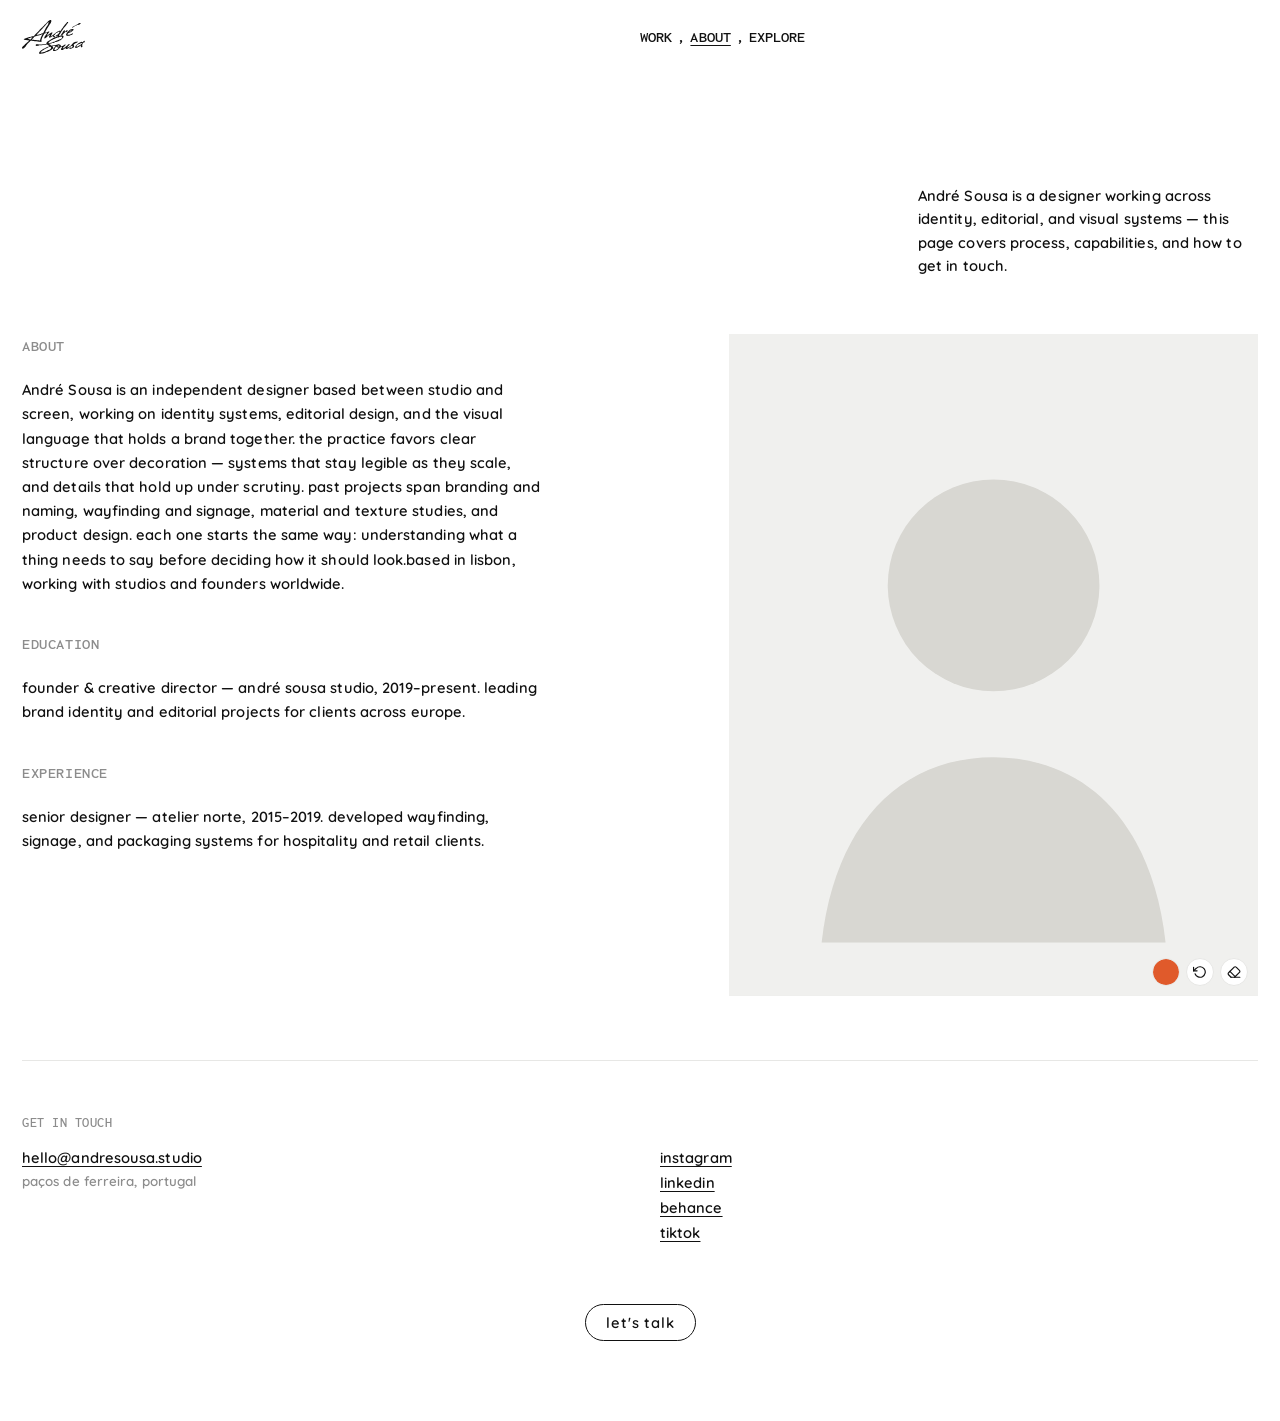
==== commit b5a378d9: "Add files via upload" ====
--- a/about.html
+++ b/about.html
@@ -395,14 +395,14 @@
 <!-- reveal-item/is-in classes (and reduced-motion handling) as index.html.   -->
 <script>
 (function(){
-  var els = Array.prototype.slice.call(document.querySelectorAll('header, .intro, main > *'));
+  var els = Array.prototype.slice.call(document.querySelectorAll('header, .intro, main > *, footer.spacer > *'));
   if (!els.length) return;
   els.forEach(function(el){ el.classList.add('reveal-item'); });
   // double rAF so the transition-delay is committed before we flip opacity
   requestAnimationFrame(function(){
     requestAnimationFrame(function(){
       els.forEach(function(el, i){
-        el.style.transitionDelay = Math.min(i * 70, 350) + 'ms';
+        el.style.transitionDelay = Math.min(i * 110, 550) + 'ms';
         el.classList.add('is-in');
       });
     });
--- a/styles.css
+++ b/styles.css
@@ -617,17 +617,17 @@
   }
   /* ============ END LOADING SCREEN ============ */
 
-  /* ============ CONTENT REVEAL (subtle fade-up entrance on every load) ============ */
+  /* ============ CONTENT REVEAL (fade-up entrance on every load) ============ */
   .reveal-item{
     opacity: 0;
-    transform: translateY(16px);
-    transition: opacity 400ms cubic-bezier(.22,1,.36,1),
-                transform 400ms cubic-bezier(.22,1,.36,1);
+    transform: translateY(48px) scale(.97);
+    transition: opacity 800ms cubic-bezier(.16,1,.3,1),
+                transform 800ms cubic-bezier(.16,1,.3,1);
     will-change: opacity, transform;
   }
   .reveal-item.is-in{
     opacity: 1;
-    transform: translateY(0);
+    transform: translateY(0) scale(1);
   }
   .reveal-item.instant{
     transition: none !important;
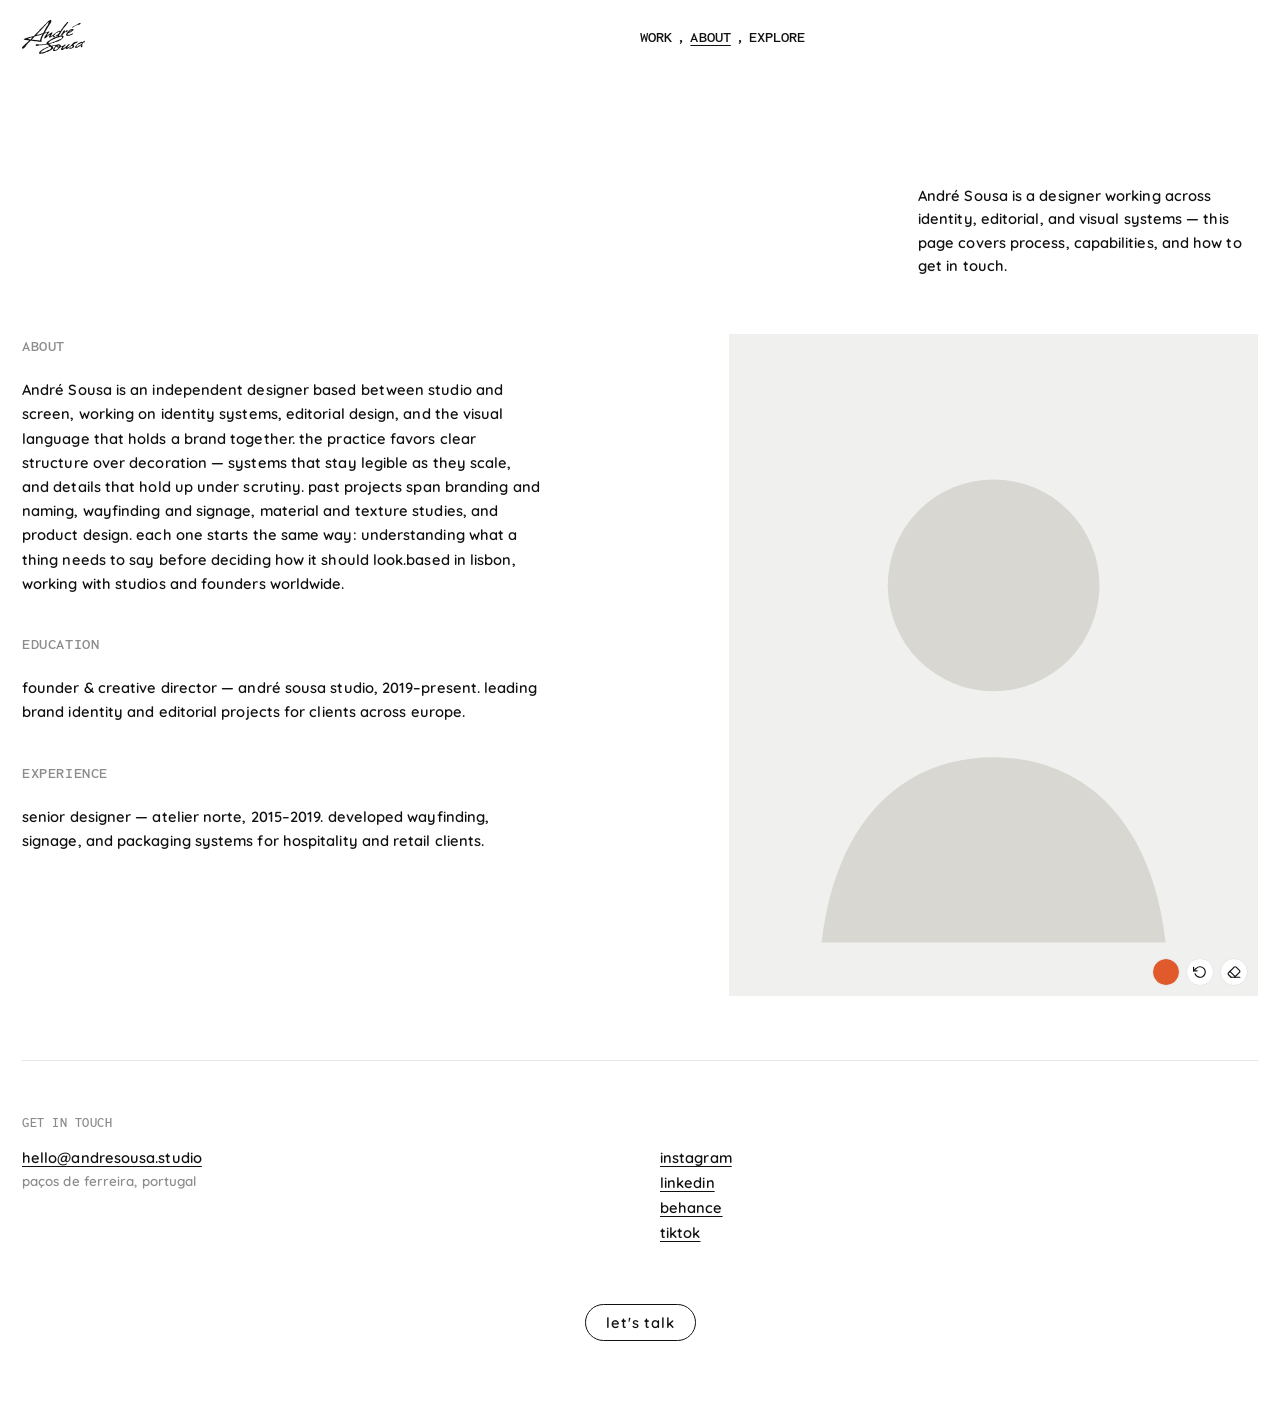
==== commit 2a7c0a59: "Add files via upload" ====
--- a/about.html
+++ b/about.html
@@ -385,6 +385,11 @@
       })
       .catch(function(err){
         console.error('about.html: could not load content.json', err);
+      })
+      .finally(function(){
+        // whether it succeeded or failed, .about is now in its final
+        // state — safe to fade it up without a height change mid-transition
+        if (window.__revealAboutSection) window.__revealAboutSection();
       });
   })();
 </script>
@@ -398,15 +403,35 @@
   var els = Array.prototype.slice.call(document.querySelectorAll('header, .intro, main > *, footer.spacer > *'));
   if (!els.length) return;
   els.forEach(function(el){ el.classList.add('reveal-item'); });
-  // double rAF so the transition-delay is committed before we flip opacity
-  requestAnimationFrame(function(){
+
+  // .about gets its bio text (and sometimes the portrait image) swapped in
+  // asynchronously from content.json. Fading it up on the normal schedule
+  // risks that swap landing mid-transition and changing its height under
+  // the animation, which looks like a jump — so it's held back until the
+  // content loader script above says the swap has already happened.
+  var aboutEl = document.querySelector('.about');
+  var immediateEls = els.filter(function(el){ return el !== aboutEl; });
+
+  function reveal(list, baseIndex){
+    // double rAF so the transition-delay is committed before we flip opacity
     requestAnimationFrame(function(){
-      els.forEach(function(el, i){
-        el.style.transitionDelay = Math.min(i * 110, 550) + 'ms';
-        el.classList.add('is-in');
+      requestAnimationFrame(function(){
+        list.forEach(function(el, i){
+          el.style.transitionDelay = Math.min((baseIndex + i) * 110, 550) + 'ms';
+          el.classList.add('is-in');
+        });
       });
     });
-  });
+  }
+
+  reveal(immediateEls, 0);
+
+  if (aboutEl){
+    window.__revealAboutSection = function(){
+      if (aboutEl.classList.contains('is-in')) return;
+      reveal([aboutEl], immediateEls.length);
+    };
+  }
 })();
 </script>
 <!-- ============ END PAGE ENTRANCE ANIMATION ============ -->
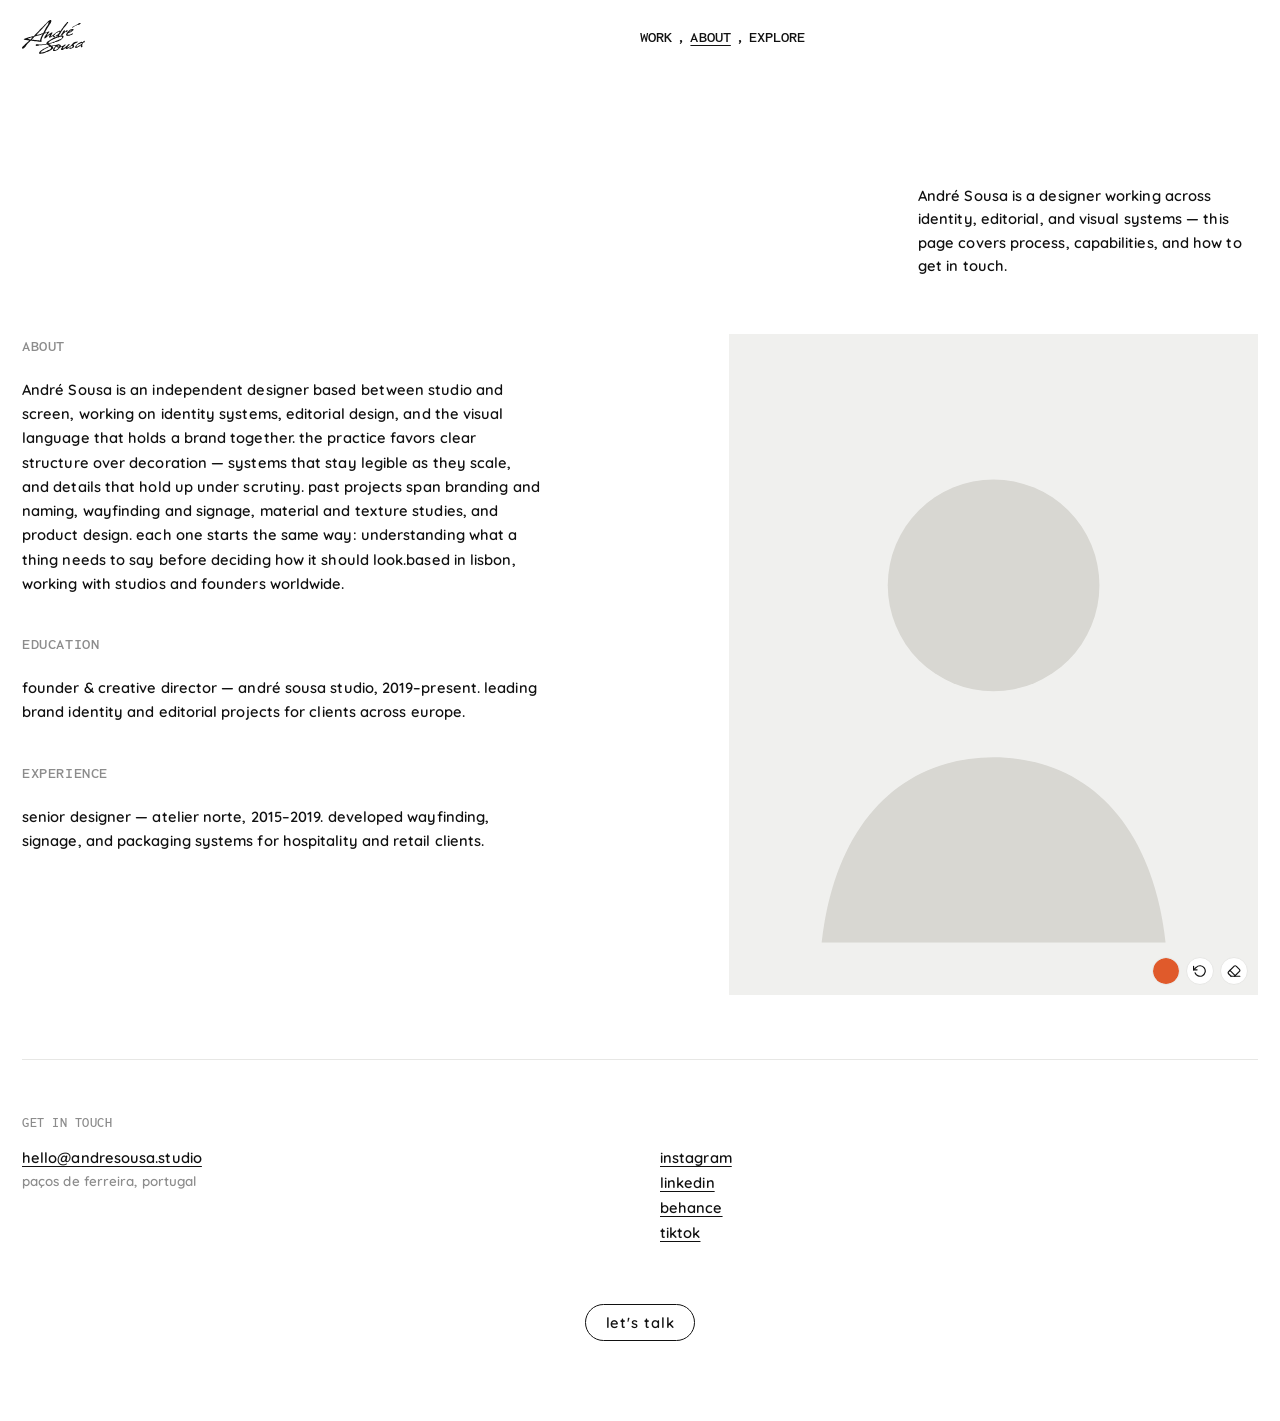
==== commit 0412ea0d: "Add files via upload" ====
--- a/about.html
+++ b/about.html
@@ -385,56 +385,9 @@
       })
       .catch(function(err){
         console.error('about.html: could not load content.json', err);
-      })
-      .finally(function(){
-        // whether it succeeded or failed, .about is now in its final
-        // state — safe to fade it up without a height change mid-transition
-        if (window.__revealAboutSection) window.__revealAboutSection();
       });
   })();
 </script>
 
-<!-- ============ PAGE ENTRANCE ANIMATION ============ -->
-<!-- Subtle fade-up on every load: header, intro, and each top-level section  -->
-<!-- of <main> rise ~16px into place with a short stagger. Reuses the same    -->
-<!-- reveal-item/is-in classes (and reduced-motion handling) as index.html.   -->
-<script>
-(function(){
-  var els = Array.prototype.slice.call(document.querySelectorAll('header, .intro, main > *, footer.spacer > *'));
-  if (!els.length) return;
-  els.forEach(function(el){ el.classList.add('reveal-item'); });
-
-  // .about gets its bio text (and sometimes the portrait image) swapped in
-  // asynchronously from content.json. Fading it up on the normal schedule
-  // risks that swap landing mid-transition and changing its height under
-  // the animation, which looks like a jump — so it's held back until the
-  // content loader script above says the swap has already happened.
-  var aboutEl = document.querySelector('.about');
-  var immediateEls = els.filter(function(el){ return el !== aboutEl; });
-
-  function reveal(list, baseIndex){
-    // double rAF so the transition-delay is committed before we flip opacity
-    requestAnimationFrame(function(){
-      requestAnimationFrame(function(){
-        list.forEach(function(el, i){
-          el.style.transitionDelay = Math.min((baseIndex + i) * 110, 550) + 'ms';
-          el.classList.add('is-in');
-        });
-      });
-    });
-  }
-
-  reveal(immediateEls, 0);
-
-  if (aboutEl){
-    window.__revealAboutSection = function(){
-      if (aboutEl.classList.contains('is-in')) return;
-      reveal([aboutEl], immediateEls.length);
-    };
-  }
-})();
-</script>
-<!-- ============ END PAGE ENTRANCE ANIMATION ============ -->
-
 </body>
 </html>
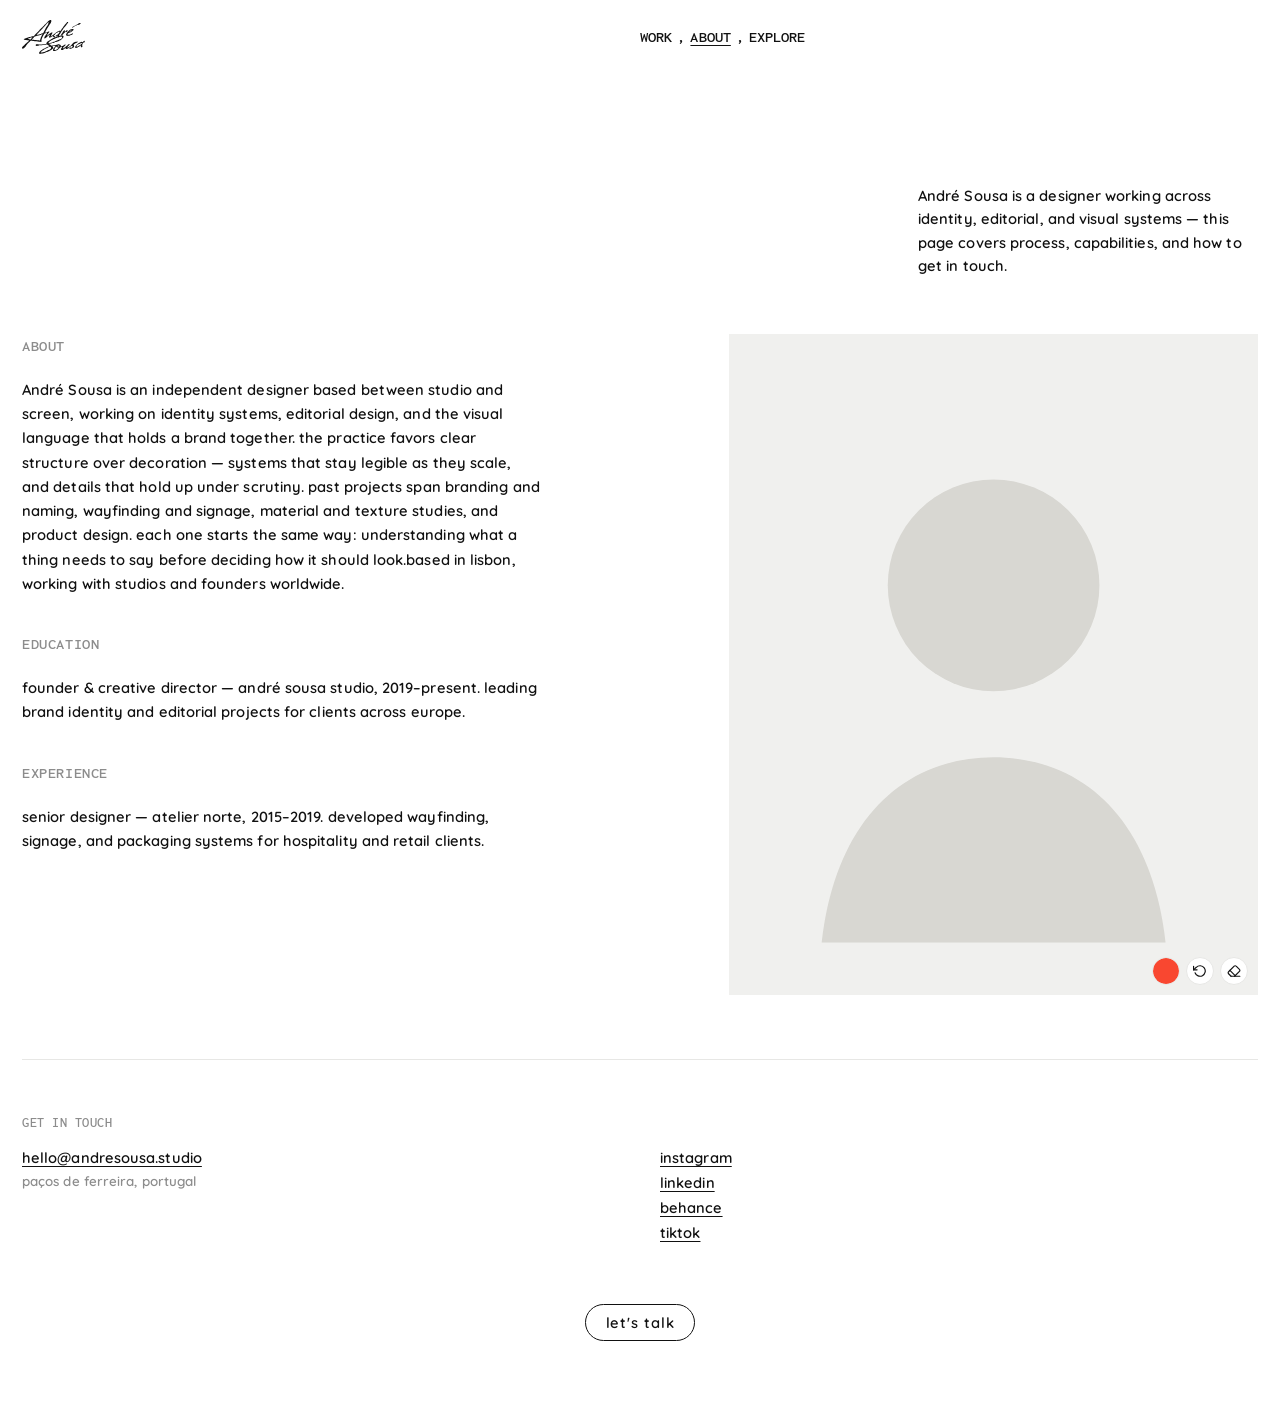
==== commit 93ebebd2: "Add files via upload" ====
--- a/about.html
+++ b/about.html
@@ -8,6 +8,7 @@
 <link rel="preconnect" href="https://fonts.gstatic.com" crossorigin>
 <link href="https://fonts.googleapis.com/css2?family=Quicksand:wght@500;600;700&family=Inconsolata:wdth,wght@112.5,600&display=swap" rel="stylesheet">
 <link rel="stylesheet" href="styles.css">
+<script src="media.js"></script>
 </head>
 <body class="page-about">
 
@@ -40,7 +41,7 @@
       <img id="portraitImage" class="portrait-img" alt="André Sousa">
       <canvas id="portraitCanvas"></canvas>
       <div class="portrait-tools">
-        <input type="color" class="color-input" id="portraitColor" value="#e05a2b" aria-label="Pen color">
+        <input type="color" class="color-input" id="portraitColor" value="#f94730" aria-label="Pen color">
         <button class="tool-btn" id="portraitUndo" aria-label="Undo last stroke"><svg viewBox="0 0 24 24" fill="none" stroke="currentColor" stroke-width="2" stroke-linecap="round" stroke-linejoin="round" aria-hidden="true" focusable="false"><polyline points="1 4 1 10 7 10"></polyline><path d="M3.51 15a9 9 0 1 0 2.13-9.36L1 10"></path></svg></button>
         <button class="tool-btn" id="portraitClear" aria-label="Clear drawing"><svg viewBox="0 0 24 24" fill="none" stroke="currentColor" stroke-width="2" stroke-linecap="round" stroke-linejoin="round" aria-hidden="true" focusable="false"><path d="m7 21-4.3-4.3c-1-1-1-2.5 0-3.4l9.6-9.6c1-1 2.5-1 3.4 0l5.6 5.6c1 1 1 2.5 0 3.4L13 21"></path><path d="M22 21H7"></path><path d="m5 11 9 9"></path></svg></button>
       </div>
@@ -183,6 +184,12 @@
       }catch(err){
         return false;
       }
+    }
+
+    /* default pen color follows the site's --accent custom property */
+    const accentColor = getComputedStyle(document.documentElement).getPropertyValue('--accent').trim();
+    if(accentColor){
+      colorPicker.value = accentColor;
     }
 
     /* restore saved color */
@@ -339,14 +346,6 @@
 <script>
   /* ---------- DYNAMIC ABOUT CONTENT (from content.json) ---------- */
   (function(){
-    /* content.json stores Google Drive "share" links (…/file/d/ID/view),
-       which can't be used directly as an <img> src. Convert to a
-       hotlinkable form using the file ID. */
-    function toDirectImageUrl(url){
-      var m = url && url.match(/\/d\/([a-zA-Z0-9_-]+)/);
-      return m ? ('https://lh3.googleusercontent.com/d/' + m[1]) : url;
-    }
-
     fetch('content.json')
       .then(function(res){ return res.json(); })
       .then(function(data){
@@ -357,14 +356,34 @@
           introEl.textContent = data.about[0].rightText;
         }
 
-        /* portrait / drawing-board background image — content.json "about" */
+        /* portrait / drawing-board background image — content.json "about".
+           Can be a picture, a GIF, a direct video file, or a YouTube/Vimeo
+           link — MediaEmbed picks the right element (img/video/iframe). The
+           drawing canvas sits on top either way, so swapping the element
+           doesn't affect the doodle tool. */
         var portraitImg = document.getElementById('portraitImage');
         if (portraitImg && Array.isArray(data.about) && data.about[0] && data.about[0].image) {
-          portraitImg.src = toDirectImageUrl(data.about[0].image);
-          portraitImg.onload = function(){ portraitImg.style.display = 'block'; };
-          portraitImg.onerror = function(){
-            console.warn('about.html: portrait image failed to load, showing placeholder');
-          };
+          var mediaInfo = MediaEmbed.resolve(data.about[0].image);
+          if (mediaInfo.type === 'image') {
+            portraitImg.src = mediaInfo.url;
+            portraitImg.onload = function(){ portraitImg.style.display = 'block'; };
+            portraitImg.onerror = function(){
+              console.warn('about.html: portrait image failed to load, showing placeholder');
+            };
+          } else {
+            // Video or embed — replace the <img> with the right element,
+            // keeping the same id/class so layout and the canvas overlay
+            // above it still line up.
+            var wrapper = document.createElement('div');
+            wrapper.innerHTML = MediaEmbed.markup(data.about[0].image, 'André Sousa', { className: 'portrait-img', muted: true, loop: true, controls: mediaInfo.type === 'video' });
+            var replacement = wrapper.firstElementChild;
+            if (replacement) {
+              replacement.id = 'portraitImage';
+              replacement.style.display = 'block';
+              portraitImg.replaceWith(replacement);
+              portraitImg = replacement;
+            }
+          }
         }
 
         /* bio / education / experience blocks — content.json "aboutmaintext" */
--- a/styles.css
+++ b/styles.css
@@ -5,7 +5,7 @@
     --line:#e7e7e5;
     --tile:#f0f0ee;
     --tile-2:#d8d7d2;
-    --accent:#e05a2b;
+    --accent:#f94730;
     --f-long:'Quicksand',sans-serif;
     --f-mono:'Inconsolata',monospace;
     --fs:11pt;
@@ -617,41 +617,6 @@
   }
   /* ============ END LOADING SCREEN ============ */
 
-  /* ============ CONTENT REVEAL (fade-up entrance on every load) ============ */
-  .reveal-item{
-    opacity: 0;
-    transform: translateY(48px) scale(.97);
-    transition: opacity 800ms cubic-bezier(.16,1,.3,1),
-                transform 800ms cubic-bezier(.16,1,.3,1);
-    will-change: opacity, transform;
-  }
-  .reveal-item.is-in{
-    opacity: 1;
-    transform: translateY(0) scale(1);
-  }
-  .reveal-item.instant{
-    transition: none !important;
-  }
-  /* header keeps the fade but not the translate/will-change: transform, since       */
-  /* those make header a "containing block" for its fixed-position mobile nav      */
-  /* overlay, which was trapping the menu inside header's own thin bar instead of  */
-  /* letting it cover (and center on) the full screen.                             */
-  header.reveal-item{
-    transform: none;
-    will-change: opacity;
-  }
-  header.reveal-item.is-in{
-    transform: none;
-  }
-  @media (prefers-reduced-motion: reduce){
-    .reveal-item{
-      opacity: 1 !important;
-      transform: none !important;
-      transition: none !important;
-    }
-  }
-  /* ============ END CONTENT REVEAL ============ */
-
   /* ---------- PROJECT PAGE ---------- */
   .page-project .intro{
     position:relative;
